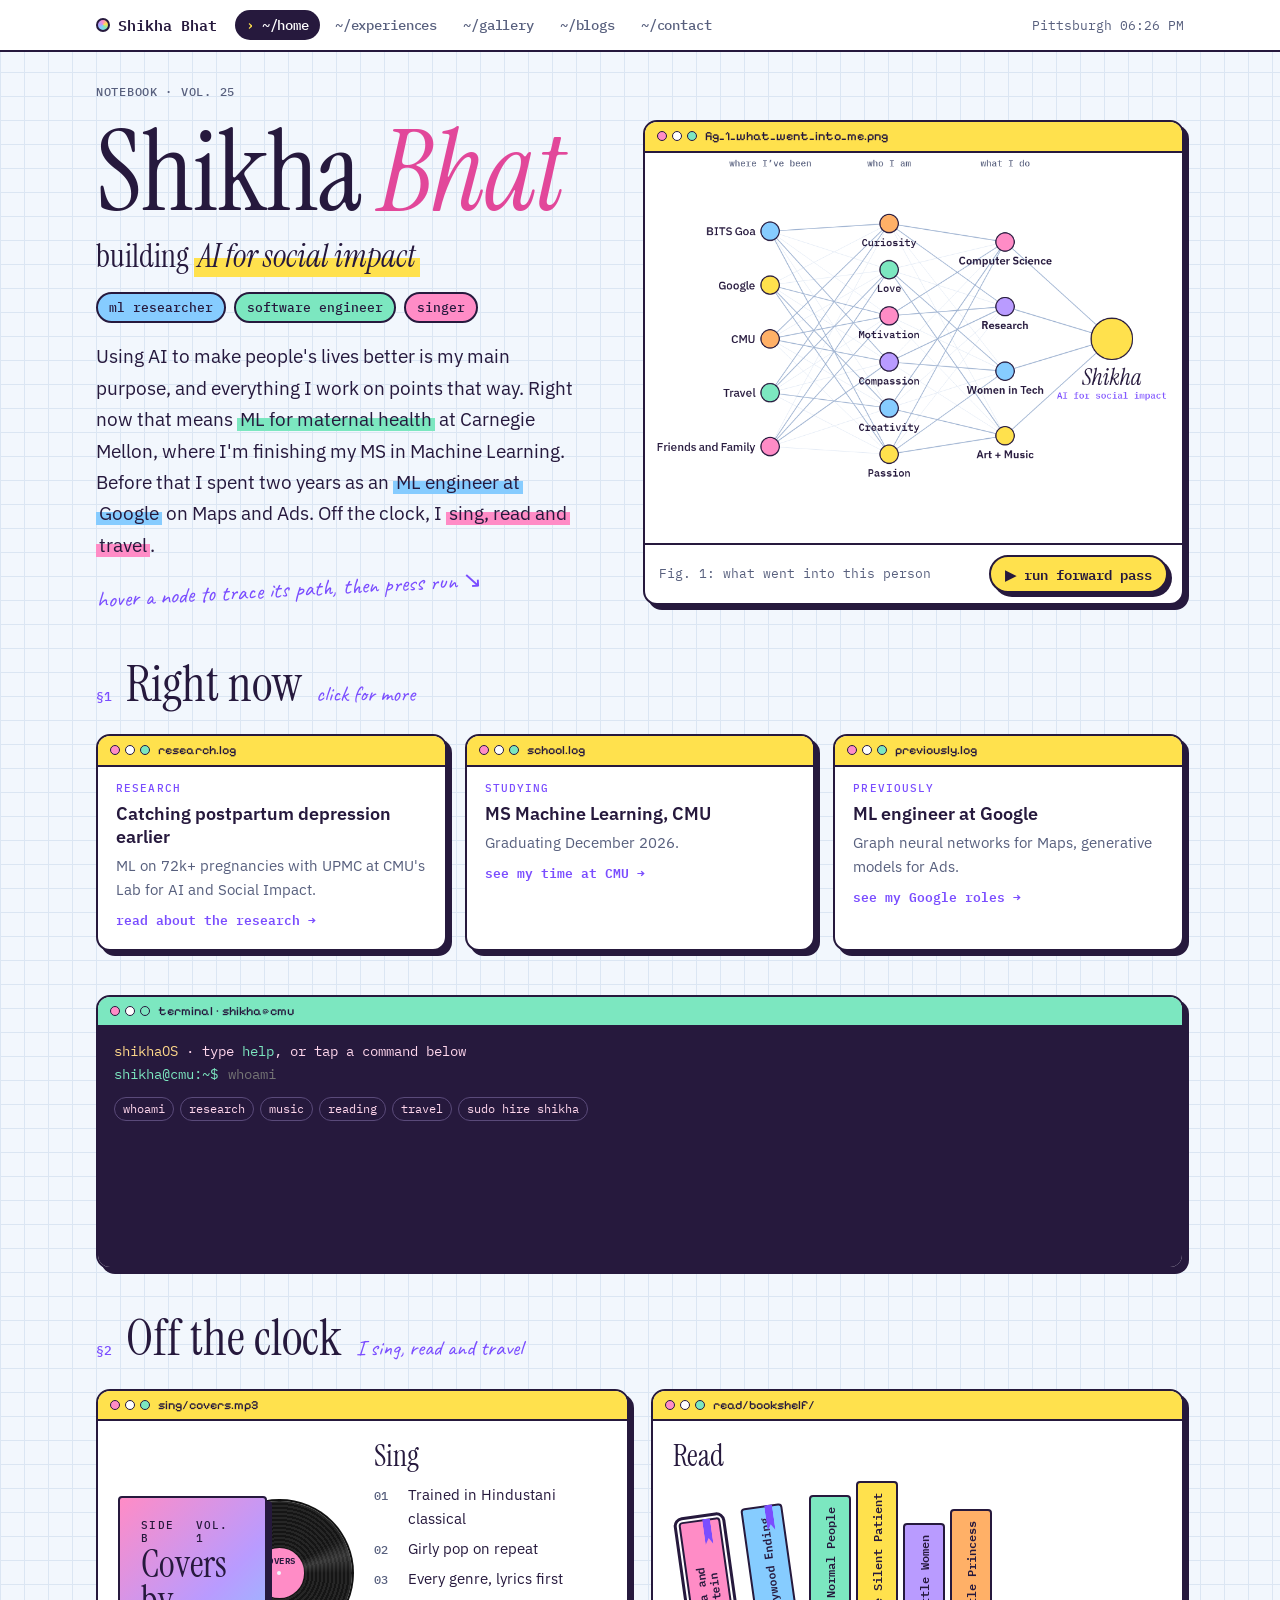
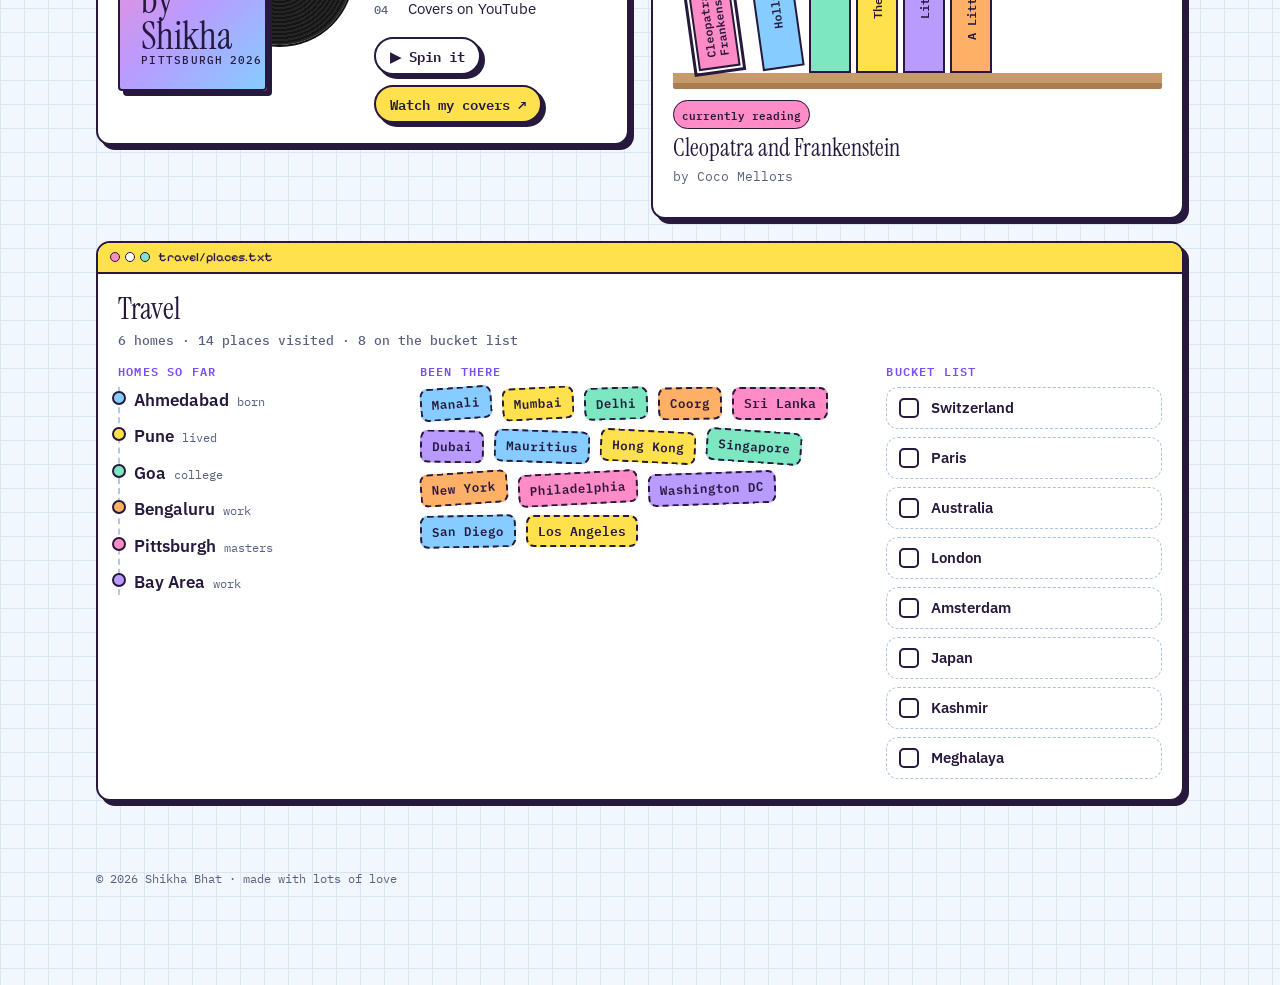
==== index.html @ b1d5dc9c "Cache-bust CSS, JS and favicon so updates show up right away" ====
<!doctype html>
<html lang="en">
<head>
  <meta charset="utf-8">
  <meta name="viewport" content="width=device-width, initial-scale=1, viewport-fit=cover">
  <title>Shikha Bhat</title>
  <meta name="description" content="ML researcher at Carnegie Mellon, ex-Google ML engineer, and singer.">
  <meta property="og:title" content="Shikha Bhat">
  <meta property="og:description" content="ML researcher at Carnegie Mellon, ex-Google ML engineer, and singer.">
  <meta property="og:type" content="website">
  <meta name="theme-color" content="#f2f7fd">
  <link rel="icon" href="assets/favicon.svg?v=2" type="image/svg+xml">
  <link rel="preconnect" href="https://fonts.googleapis.com">
  <link rel="preconnect" href="https://fonts.gstatic.com" crossorigin>
  <link rel="stylesheet" href="https://fonts.googleapis.com/css2?family=Instrument+Serif:ital@0;1&family=IBM+Plex+Sans:wght@400;500;600;700&family=IBM+Plex+Mono:wght@400;500;600&family=Caveat:wght@500;700&family=Pixelify+Sans:wght@500;600&display=swap">
  <link rel="stylesheet" href="assets/css/style.css?v=2">
</head>
<body>
<a class="skip" href="#main">Skip to content</a>
<div class="site" id="site" data-look="color">
  <header class="menubar">
    <div class="wrap">
      <a class="mb-logo" href="index.html"><i></i>Shikha Bhat</a>
      <nav class="mb-nav" aria-label="Site pages">
        <a href="index.html" aria-current="page">~/home</a>
        <a href="experiences.html">~/experiences</a>
        <a href="gallery.html">~/gallery</a>
        <a href="blogs.html">~/blogs</a>
        <a href="contact.html">~/contact</a>
      </nav>
      <span class="mb-clock" id="clock">Pittsburgh</span>
    </div>
  </header>

  <main class="wrap" id="main">

    <div class="meta"><span>Notebook · vol. 25</span></div>
    <section class="hero">
      <div>
        <h1 class="name">Shikha <em>Bhat</em></h1>
        <p class="mission">building <span>AI for social impact</span></p>
        <div class="hats"><span>ml researcher</span><span>software engineer</span><span>singer</span></div>
        <p class="bio">Using AI to make people's lives better is my main purpose, and everything I work on points that way. Right now that means <span class="hl g">ML for maternal health</span> at Carnegie Mellon, where I'm finishing my MS in Machine Learning. Before that I spent two years as an <span class="hl b">ML engineer at Google</span> on Maps and Ads. Off the clock, I <span class="hl p">sing, read and travel</span>.</p>
        <span class="scribble">hover a node to trace its path, then press run ↘</span>
      </div>
      <figure class="fig win" id="fig">
        <div class="win-bar"><span class="dots"><i></i><i></i><i></i></span>fig_1_what_went_into_me.png</div>
        <canvas id="net" width="880" height="640" aria-label="A small neural network: inputs are parts of Shikha's background, the output is Shikha"></canvas>
        <div class="tip" id="tip"></div>
        <figcaption><span>Fig. 1: what went into this person</span><button class="btn fill" id="run">▶ run forward pass</button></figcaption>
      </figure>
    </section>

    <section class="sec">
      <div class="h"><span class="num">§1</span><h2>Right now</h2><span class="note">click for more</span></div>
      <div class="now">
        <a class="win now-link" href="experiences.html#research"><div class="win-bar"><span class="dots"><i></i><i></i><i></i></span>research.log</div><div class="win-body"><span class="k">Research</span><h3>Catching postpartum depression earlier</h3><p>ML on 72k+ pregnancies with UPMC at CMU's Lab for AI and Social Impact.</p><span class="more">read about the research →</span></div></a>
        <a class="win now-link" href="experiences.html#cmu"><div class="win-bar"><span class="dots"><i></i><i></i><i></i></span>school.log</div><div class="win-body"><span class="k">Studying</span><h3>MS Machine Learning, CMU</h3><p>Graduating December 2026.</p><span class="more">see my time at CMU →</span></div></a>
        <a class="win now-link" href="experiences.html#google"><div class="win-bar"><span class="dots"><i></i><i></i><i></i></span>previously.log</div><div class="win-body"><span class="k">Previously</span><h3>ML engineer at Google</h3><p>Graph neural networks for Maps, generative models for Ads.</p><span class="more">see my Google roles →</span></div></a>
      </div>
    </section>

    <section class="sec" style="padding-top:0">
      <div class="win term">
        <div class="win-bar"><span class="dots"><i></i><i></i><i></i></span>terminal · shikha@cmu</div>
        <div class="term-body" id="term-body">
          <div class="term-out" id="term-out"><span class="c">shikhaOS</span> · type <span class="k">help</span>, or tap a command below
</div>
          <form class="term-form" id="term-form"><label for="term-in">shikha@cmu:~$</label><input id="term-in" autocomplete="off" spellcheck="false" placeholder="whoami"></form>
          <div class="term-hints"><button data-cmd="whoami">whoami</button><button data-cmd="research">research</button><button data-cmd="music">music</button><button data-cmd="reading">reading</button><button data-cmd="travel">travel</button><button data-cmd="sudo hire shikha">sudo hire shikha</button></div>
        </div>
      </div>
    </section>

    <section class="sec" style="padding-top:0">
      <div class="h"><span class="num">§2</span><h2>Off the clock</h2><span class="note">I sing, read and travel</span></div>
      <div class="off">
        <div class="win">
          <div class="win-bar"><span class="dots"><i></i><i></i><i></i></span>sing/covers.mp3</div>
          <div class="vinyl">
            <div class="v-stage">
              <div class="v-disc" id="disc" role="img" aria-label="A vinyl record you can drag to spin"><div class="v-shine"></div><div class="v-label"><span>COVERS</span></div></div>
              <div class="v-sleeve"><small><span>Side B</span><span>Vol. 1</span></small><b>Covers by Shikha</b><small><span>Pittsburgh</span><span>2026</span></small></div>
            </div>
            <div class="v-copy">
              <h3>Sing</h3>
              <ul class="v-list"><li><span>01</span>Trained in Hindustani classical</li><li><span>02</span>Girly pop on repeat</li><li><span>03</span>Every genre, lyrics first</li><li><span>04</span>Covers on YouTube</li></ul>
              <div class="v-row"><button class="btn" id="spin">▶ Spin it</button><a class="btn fill" href="https://www.youtube.com/channel/UCk3wDccuE9qDIIfIF9JwXhQ" target="_blank" rel="noopener">Watch my covers ↗</a></div>
            </div>
          </div>
        </div>
        <div class="win" id="tracks-card">
          <div class="win-bar"><span class="dots"><i></i><i></i><i></i></span>listen/on_repeat.m3u</div>
          <div class="shelf-box">
            <h3>On repeat</h3>
            <div class="crate" id="crate" aria-label="Songs on repeat"></div>
            <div class="book-info" id="track-info" aria-live="polite"></div>
            <div class="spotify" id="spotify-embed"></div>
          </div>
        </div>
        <div class="win">
          <div class="win-bar"><span class="dots"><i></i><i></i><i></i></span>read/bookshelf/</div>
          <div class="shelf-box">
            <h3>Read</h3>
            <div class="shelf" id="shelf" role="list" aria-label="Bookshelf"></div>
            <div class="book-info" id="book-info" aria-live="polite"></div>
          </div>
        </div>
        <div class="win travel-card">
          <div class="win-bar"><span class="dots"><i></i><i></i><i></i></span>travel/places.txt</div>
          <div class="bucket-box">
            <h3>Travel</h3>
            <p class="travel-count" id="travel-count"></p>
            <div class="travel-cols">
              <div><h4>homes so far</h4><ol class="homes" id="homes"></ol></div>
              <div><h4>been there</h4><div class="stamps" id="stamps"></div></div>
              <div><h4>bucket list</h4><ul class="bucket" id="bucket"></ul></div>
            </div>
          </div>
        </div>
      </div>
    </section>
  </main>

  <footer class="foot wrap">© 2026 Shikha Bhat · made with lots of love</footer>
</div>
<script src="assets/js/main.js?v=2"></script>
</body>
</html>
---- assets/css/style.css ----
/* Layout: one 5-page personal site (Home, Experiences, Gallery, Blogs, Contact) built on a lab-notebook page,
   with an OS-style menu bar, a terminal widget, a neural-net hero, a vinyl music card, a drag-and-drop scrapbook gallery
   and a friendship-bracelet contact page. Two looks share the same markup: data-look="clean" and data-look="color".
   Each look is a deliberate single (light) world, so every color is set explicitly per look. */
/* Shikha Bhat · personal site styles. Colors live in the variables right below. */
.site{
  --paper:#f7f8fa; --grid:#e7ebf1; --card:#ffffff; --ink:#17213a; --mute:#5b6478; --line:#d5dbe5;
  --accent:#2f54d6; --hl:#fff0a3; --pen:#c2416b; --win-bar:#eef1f6; --term:#141b2e; --term-fg:#d8e2ff; --term-k:#9fb4ff;
  --c1:#e9eef8; --c2:#f2efe7; --c3:#e8f1ed; --c4:#f4ecef; --c5:#ecebf7; --c6:#eef3f7;
  --shadow:0 1px 0 var(--line); --pop:none;
  --display:'Instrument Serif',Georgia,serif; --body:'IBM Plex Sans',system-ui,sans-serif; --mono:'IBM Plex Mono',ui-monospace,monospace; --hand:Caveat,'Comic Sans MS',cursive; --ui:'IBM Plex Mono',ui-monospace,monospace;
  --radius:10px; --bw:1px;
}
.site[data-look="color"]{
  --paper:#f2f7fd; --grid:#dbe6f3; --card:#ffffff; --ink:#26193d; --mute:#58607e; --line:#26193d;
  --accent:#e2479a; --hl:#ffe14d; --pen:#7a4dff; --win-bar:#ffe14d; --term:#26193d; --term-fg:#ffd6ec; --term-k:#7ce7c0;
  --c1:#ff8cc6; --c2:#ffe14d; --c3:#7ce7c0; --c4:#86ccff; --c5:#b99bff; --c6:#ffb067;
  --shadow:5px 5px 0 var(--ink); --pop:4px 4px 0 var(--ink);
  --ui:'Pixelify Sans','Courier New',monospace;
  --radius:14px; --bw:2px;
}
*{box-sizing:border-box}
html,body{margin:0}
body{background:#f2f7fd;color:#26193d;font-family:'IBM Plex Sans',system-ui,sans-serif;color-scheme:light}
body::before{content:"";position:fixed;inset:0 0 auto;height:env(safe-area-inset-top,0px);z-index:60;background:#ffffff}
a{color:inherit}
:focus-visible{outline:3px solid #2f54d6;outline-offset:2px}

.site{background-color:var(--paper);color:var(--ink);font-family:var(--body);font-size:16.5px;line-height:1.6;min-height:100vh;
  background-image:linear-gradient(var(--grid) 1px,transparent 1px),linear-gradient(90deg,var(--grid) 1px,transparent 1px);background-size:24px 24px;padding-bottom:90px}
.wrap{max-width:1120px;margin:0 auto;padding-left:max(16px,env(safe-area-inset-left,0px));padding-right:max(16px,env(safe-area-inset-right,0px))}

/* ---------- OS-style menu bar (site nav) ---------- */
.menubar{position:sticky;top:env(safe-area-inset-top,0px);z-index:40;background:var(--card);border-bottom:var(--bw) solid var(--line)}
.menubar .wrap{display:flex;align-items:center;gap:18px;padding-block:10px;flex-wrap:wrap}
.mb-logo{display:flex;align-items:center;gap:8px;font:600 15px/1 var(--mono);text-decoration:none;white-space:nowrap}
.mb-logo i{width:14px;height:14px;border-radius:50%;border:var(--bw) solid var(--ink);display:block;background:var(--accent)}
.site[data-look="color"] .mb-logo i{background:conic-gradient(#ff8cc6,#ffe14d,#7ce7c0,#86ccff,#b99bff,#ff8cc6)}
.mb-nav{display:flex;gap:4px;flex-wrap:wrap}
.mb-nav a{text-decoration:none;display:inline-block;background:transparent;border:0;color:var(--mute);font:500 14px/1 var(--mono);padding:8px 11px;border-radius:999px;letter-spacing:-.01em}
.mb-nav a[aria-current="page"]::before{content:"› ";color:var(--hl)}
.mb-nav a:hover{color:var(--ink);background:var(--win-bar)}
.mb-nav a[aria-current="page"]{background:var(--ink);color:#fff}
.mb-clock{margin-left:auto;font:400 13px/1 var(--mono);color:var(--mute);font-variant-numeric:tabular-nums;white-space:nowrap}

/* ---------- shared bits ---------- */
main{display:block;animation:pgin .35s ease-out}
@keyframes pgin{from{opacity:.4;transform:translateY(6px)}}
.meta{display:flex;justify-content:space-between;flex-wrap:wrap;gap:8px;font:500 12px/1 var(--mono);color:var(--mute);letter-spacing:.06em;text-transform:uppercase;padding-top:34px}
.sec{padding-block:44px}
.h{display:flex;align-items:baseline;gap:14px;flex-wrap:wrap;margin-bottom:22px}
.h .num{font:500 13px/1 var(--mono);color:var(--pen)}
.h h2{font-family:var(--display);font-weight:400;font-size:clamp(34px,4.5vw,50px);margin:0;line-height:1}
.h .note{font-family:var(--hand);color:var(--pen);font-size:22px}
.site[data-look="clean"] .h .note{display:none}
.hl{padding:0 3px;background:linear-gradient(transparent 50%,var(--hl) 50%);-webkit-box-decoration-break:clone;box-decoration-break:clone}
.site[data-look="color"] .hl.p{background:linear-gradient(transparent 45%,var(--c1) 45%)}
.site[data-look="color"] .hl.g{background:linear-gradient(transparent 45%,var(--c3) 45%)}
.site[data-look="color"] .hl.b{background:linear-gradient(transparent 45%,var(--c4) 45%)}
.btn{appearance:none;cursor:pointer;border:var(--bw) solid var(--ink);background:var(--card);color:var(--ink);font:600 14px/1 var(--mono);padding:10px 14px;border-radius:999px;text-decoration:none;display:inline-flex;align-items:center;gap:8px;box-shadow:var(--pop)}
.btn.fill{background:var(--ink);color:#fff}
.site[data-look="color"] .btn.fill{background:var(--hl);color:var(--ink)}
.btn:active{transform:translate(1px,1px)}

/* window chrome (from ShikhaOS) */
.win{background:var(--card);border:var(--bw) solid var(--line);border-radius:var(--radius);box-shadow:var(--shadow);overflow:hidden;min-width:0}
.win-bar{display:flex;align-items:center;gap:8px;padding:8px 12px;background:var(--win-bar);border-bottom:var(--bw) solid var(--line);font:500 12.5px/1 var(--ui);color:var(--ink)}
.win-bar .dots{display:flex;gap:5px}
.win-bar .dots i{width:10px;height:10px;border-radius:50%;display:block;background:var(--line)}
.site[data-look="color"] .win-bar .dots i{border:1.5px solid var(--ink)}
.site[data-look="color"] .win-bar .dots i:nth-child(1){background:#ff8cc6}.site[data-look="color"] .win-bar .dots i:nth-child(2){background:#fff}.site[data-look="color"] .win-bar .dots i:nth-child(3){background:#7ce7c0}
.win-body{padding:16px 18px}
.win-body h3{margin:0 0 6px;font-size:18px;font-weight:600;line-height:1.3}
.win-body p{margin:0;color:var(--mute);font-size:15px}

/* ---------- HOME ---------- */
.hero{display:grid;grid-template-columns:1fr 1.05fr;gap:32px;align-items:center;padding-block:22px 10px}
.hero > *{min-width:0}
.name{font-family:var(--display);font-weight:400;font-size:clamp(58px,9vw,112px);line-height:.92;margin:0;letter-spacing:-.01em}
.name em{color:var(--accent)}
.hats{display:flex;gap:8px;flex-wrap:wrap;margin:18px 0 0}
.hats span{font:500 13px/1 var(--mono);padding:7px 11px;border:var(--bw) solid var(--line);border-radius:999px;background:var(--card)}
.site[data-look="color"] .hats span:nth-child(1){background:var(--c4)} .site[data-look="color"] .hats span:nth-child(2){background:var(--c3)} .site[data-look="color"] .hats span:nth-child(3){background:var(--c1)}
.bio{font-size:19px;max-width:44ch;margin:18px 0 0;line-height:1.65}
.scribble{font-family:var(--hand);color:var(--pen);font-size:23px;line-height:1.1;transform:rotate(-3deg);display:inline-block;margin-top:16px}
.site[data-look="clean"] .scribble{font:400 13px/1.4 var(--mono);color:var(--mute);transform:none}
.fig{position:relative;margin:0}
.fig canvas{width:100%;height:auto;aspect-ratio:880/640;display:block;max-width:100%;cursor:crosshair}
.fig figcaption{font:400 13px/1.4 var(--mono);color:var(--mute);padding:10px 14px;border-top:var(--bw) solid var(--line);display:flex;justify-content:space-between;gap:10px;flex-wrap:wrap;align-items:center}
.tip{position:absolute;pointer-events:none;background:var(--ink);color:#fff;font:400 13px/1.4 var(--body);padding:8px 10px;border-radius:6px;max-width:230px;opacity:0;transition:opacity .15s;z-index:2}
.tip.on{opacity:1}
.now{display:grid;grid-template-columns:repeat(3,minmax(0,1fr));gap:18px}
.now .win-body .k{font:500 11px/1 var(--mono);letter-spacing:.1em;text-transform:uppercase;color:var(--pen);display:block;margin-bottom:8px}
.home-split{display:grid;grid-template-columns:1fr 1.25fr;gap:24px;align-items:stretch}
.home-split > *{min-width:0}
/* terminal */
.term .win-bar{background:var(--term);color:var(--term-fg);border-color:var(--term)}
.site[data-look="color"] .term .win-bar{background:var(--c3);color:var(--ink);border-color:var(--ink)}
.term-body{background:var(--term);color:var(--term-fg);font:400 13.5px/1.6 var(--mono);padding:14px 16px;height:300px;overflow:auto}
.term-out{white-space:pre-wrap;word-break:break-word}
.term-out .k{color:var(--term-k)} .term-out .c{color:#ffd88a} .term-out a{color:var(--term-k)}
.term-form{display:flex;gap:8px;align-items:center}
.term-form label{color:var(--term-k);white-space:nowrap}
.term-form input{flex:1;min-width:0;background:transparent;border:0;color:#fff;font:inherit;outline:none;caret-color:#ffd88a}
.term-hints{display:flex;gap:6px;flex-wrap:wrap;margin-top:10px}
.term-hints button{appearance:none;cursor:pointer;border:1px solid #3a4566;background:transparent;color:var(--term-fg);font:400 12px/1 var(--mono);padding:5px 8px;border-radius:999px}
.site[data-look="color"] .term-hints button{border-color:#5a4a7a}
/* vinyl */
.vinyl{display:grid;grid-template-columns:minmax(0,1.15fr) minmax(0,1fr);gap:22px;align-items:center;padding:22px}
.v-stage{position:relative;aspect-ratio:1.35/1;max-width:100%}
.v-sleeve{position:absolute;left:0;top:0;width:64%;aspect-ratio:1;z-index:2;padding:9%;display:flex;flex-direction:column;justify-content:space-between;background:var(--ink);color:#fff;box-shadow:6px 6px 0 rgba(0,0,0,.12);border-radius:4px}
.site[data-look="color"] .v-sleeve{background:linear-gradient(135deg,#ff8cc6,#b99bff 55%,#86ccff);color:var(--ink);border:2px solid var(--ink);box-shadow:5px 5px 0 var(--ink)}
.v-sleeve b{font-family:var(--display);font-weight:400;font-size:clamp(26px,3vw,38px);line-height:.95}
.v-sleeve small{font:500 10.5px/1.3 var(--mono);letter-spacing:.12em;text-transform:uppercase;display:flex;justify-content:space-between;gap:6px}
.v-disc{position:absolute;right:0;top:3%;width:62%;aspect-ratio:1;border-radius:50%;z-index:1;cursor:grab;touch-action:none;
  background:repeating-radial-gradient(circle at center,#151515 0 2px,#262626 2px 4px);box-shadow:0 0 0 2px #111;transition:right .5s}
.v-disc:active{cursor:grabbing}
.v-disc.out{right:-4%}
.v-label{position:absolute;inset:33%;border-radius:50%;background:var(--hl);display:grid;place-items:center;font:600 9px/1.2 var(--mono);color:var(--ink);text-align:center}
.site[data-look="color"] .v-label{background:var(--c1)}
.v-label::after{content:"";position:absolute;width:9%;aspect-ratio:1;border-radius:50%;background:var(--paper)}
.v-label span{transform:translateY(-120%);letter-spacing:.06em}
.v-shine{position:absolute;inset:0;border-radius:50%;background:conic-gradient(from 20deg,transparent 0 40deg,rgba(255,255,255,.13) 55deg,transparent 70deg 220deg,rgba(255,255,255,.08) 235deg,transparent 250deg);pointer-events:none}
.v-copy h3{font-family:var(--display);font-weight:400;font-size:32px;line-height:1.05;margin:0 0 10px}
.v-copy p{margin:0 0 14px;color:var(--mute);font-size:15.5px}
.v-list{list-style:none;margin:0 0 16px;padding:0;display:grid;gap:6px}
.v-list li{display:flex;gap:10px;align-items:baseline;font-size:15px}
.v-list li span{font:500 12px/1 var(--mono);color:var(--mute);width:24px;flex:none}
.v-row{display:flex;gap:10px;flex-wrap:wrap}

/* ---------- EXPERIENCES ---------- */
.research{display:grid;grid-template-columns:1.1fr 1fr;gap:28px}
.research > *{min-width:0}
.research p{margin:0 0 14px;max-width:62ch}
.tl{padding:14px;overflow-x:auto}
.tl svg{display:block;width:100%;min-width:420px;height:auto}
.tl .cap{font:400 12.5px/1.4 var(--mono);color:var(--mute);margin-top:8px}
.log{display:grid}
.log-row{display:grid;grid-template-columns:150px 1fr;gap:18px;padding:16px 18px;border-bottom:1px dashed var(--line)}
.site[data-look="color"] .log-row{border-bottom-color:#c9d6ea}
.log-row:last-child{border-bottom:0}
.log-row .d{font:500 13px/1.5 var(--mono);color:var(--mute);font-variant-numeric:tabular-nums}
.log-row h3{margin:0;font-size:17px;font-weight:600}
.log-row p{margin:4px 0 0;color:var(--mute);font-size:15px}
.log-row .tag{display:inline-block;font:500 11px/1 var(--mono);padding:4px 7px;border-radius:999px;margin-left:8px;vertical-align:2px;border:1px solid var(--line);color:var(--mute)}
.site[data-look="color"] .log-row .tag{border:1.5px solid var(--ink);color:var(--ink)}
.site[data-look="color"] .tag.r{background:var(--c4)} .site[data-look="color"] .tag.e{background:var(--c6)} .site[data-look="color"] .tag.s{background:var(--c3)}
.filters{display:flex;gap:8px;flex-wrap:wrap;margin-bottom:18px}
.chip{appearance:none;cursor:pointer;border:var(--bw) solid var(--line);background:var(--card);color:var(--ink);font:500 13px/1 var(--mono);padding:8px 12px;border-radius:999px}
.site[data-look="color"] .chip{border-color:var(--ink)}
.chip[aria-pressed="true"]{background:var(--ink);color:#fff;border-color:var(--ink)}
.cards{display:grid;grid-template-columns:repeat(3,minmax(0,1fr));gap:18px}
.card{background:var(--card);border:var(--bw) solid var(--line);border-radius:var(--radius);padding:16px;text-decoration:none;display:flex;flex-direction:column;gap:6px;transition:transform .15s,box-shadow .15s}
.card:hover{transform:translateY(-3px);box-shadow:0 8px 20px rgba(23,33,58,.08)}
.site[data-look="color"] .card{border-color:var(--ink);box-shadow:var(--pop)}
.site[data-look="color"] .card:hover{transform:translate(-2px,-2px) rotate(-.6deg);box-shadow:6px 6px 0 var(--ink)}
.site[data-look="color"] .card:nth-child(6n+1){background:#ffe3f1}.site[data-look="color"] .card:nth-child(6n+2){background:#fff7c2}.site[data-look="color"] .card:nth-child(6n+3){background:#d9f8ec}.site[data-look="color"] .card:nth-child(6n+4){background:#ddefff}.site[data-look="color"] .card:nth-child(6n+5){background:#ece3ff}.site[data-look="color"] .card:nth-child(6n){background:#ffe8d2}
.card .id{font:500 12px/1 var(--mono);color:var(--mute);display:flex;justify-content:space-between}
.card h3{margin:4px 0 0;font-size:17px;font-weight:600;line-height:1.3}
.card p{margin:0;font-size:14.5px;color:var(--mute)}
.card[hidden]{display:none}
.refs{list-style:none;padding:0;margin:0;display:grid;gap:12px;counter-reset:r}
.refs li{counter-increment:r;padding-left:42px;position:relative;max-width:82ch}
.refs li::before{content:"[" counter(r) "]";position:absolute;left:0;font:500 14px/1.6 var(--mono);color:var(--accent)}
.refs i{color:var(--mute)}
.community{display:grid;grid-template-columns:repeat(3,minmax(0,1fr));gap:18px}
.awards{display:flex;flex-wrap:wrap;gap:8px;margin-top:18px}
.awards span{font:500 13.5px/1.3 var(--body);padding:7px 11px;border:var(--bw) solid var(--line);border-radius:999px;background:var(--card)}
.site[data-look="color"] .awards span{border-color:var(--ink)}
.site[data-look="color"] .awards span:nth-child(6n+1){background:var(--c2)}.site[data-look="color"] .awards span:nth-child(6n+2){background:var(--c1)}.site[data-look="color"] .awards span:nth-child(6n+3){background:var(--c4)}.site[data-look="color"] .awards span:nth-child(6n+4){background:var(--c3)}.site[data-look="color"] .awards span:nth-child(6n+5){background:var(--c6)}.site[data-look="color"] .awards span:nth-child(6n){background:var(--c5)}

/* ---------- GALLERY (scrapbook) ---------- */
.gal-tools{display:flex;gap:10px;flex-wrap:wrap;align-items:center;margin-bottom:14px}
.gal-tools small{font:400 13px/1.4 var(--mono);color:var(--mute)}
.board{position:relative;height:700px;border:var(--bw) dashed var(--line);border-radius:var(--radius);background:rgba(255,255,255,.5)}
.site[data-look="color"] .board{border-color:#a9c3e3;background:rgba(255,255,255,.45)}
.it{position:absolute;cursor:grab;touch-action:none;user-select:none;transition:box-shadow .15s,left .5s,top .5s,transform .5s}
.it.drag{transition:box-shadow .15s;box-shadow:0 18px 30px rgba(23,33,58,.22);cursor:grabbing}
.pol{background:#fff;padding:10px 10px 12px;width:190px;box-shadow:0 4px 12px rgba(23,33,58,.12)}
.pol .ph{aspect-ratio:1;display:grid;place-items:center;text-align:center;font:600 12.5px/1.3 var(--body);padding:12px;color:var(--ink)}
.pol .ph small{display:block;font:500 10px/1 var(--mono);letter-spacing:.12em;text-transform:uppercase;opacity:.65;margin-bottom:6px}
.pol .cap{font-family:var(--hand);font-size:20px;text-align:center;margin-top:6px;line-height:1.1}
.site[data-look="clean"] .pol .cap{font:400 12.5px/1.3 var(--mono);color:var(--mute)}
.tape{position:absolute;width:76px;height:22px;background:rgba(255,240,163,.85);top:-11px;left:50%;transform:translateX(-50%) rotate(-4deg)}
.site[data-look="clean"] .tape{background:rgba(214,220,232,.75)}
.stk{font:700 14px/1 var(--mono);padding:10px 14px;border-radius:999px;border:var(--bw) solid var(--ink);background:var(--card)}
.site[data-look="color"] .stk{box-shadow:3px 3px 0 var(--ink)}
.pass{background:#fff;width:380px;display:grid;grid-template-columns:1fr 92px;box-shadow:0 4px 12px rgba(23,33,58,.12);border-radius:10px;overflow:hidden}
.pass .m{padding:12px 14px;border-right:2px dashed var(--line);min-width:0}
.pass .air{font:600 10px/1 var(--mono);letter-spacing:.14em;text-transform:uppercase;color:var(--pen)}
.pass .route{display:flex;align-items:center;gap:8px;font-family:var(--display);font-size:30px;line-height:1;margin:8px 0 6px}
.pass .route small{font:500 9.5px/1.2 var(--mono);display:block;color:var(--mute)}
.pass .s{padding:12px;background:var(--c1);font:600 11px/1.5 var(--mono)}
.site[data-look="color"] .pass .s{background:var(--c4)}
.pass dl{display:grid;grid-template-columns:repeat(3,auto);gap:2px 12px;margin:0;font-size:11px}
.pass dt{font:600 9px/1.4 var(--mono);letter-spacing:.08em;text-transform:uppercase;color:var(--mute)}
.pass dd{margin:0;font-weight:600}

/* ---------- BLOGS ---------- */
.notes{display:grid}
.notes a{display:grid;grid-template-columns:90px 1fr auto;gap:16px;padding:18px;border-bottom:1px dashed var(--line);text-decoration:none;align-items:baseline}
.site[data-look="color"] .notes a{border-bottom-color:#c9d6ea}
.notes a:last-child{border-bottom:0}
.notes a:hover h3{text-decoration:underline;text-decoration-thickness:6px;text-decoration-color:var(--hl);text-underline-offset:-1px}
.notes h3{margin:0;font-size:18px;font-weight:600}
.notes p{margin:3px 0 0;color:var(--mute);font-size:15px}
.notes .d{font:500 12px/1.5 var(--mono);color:var(--mute)}
.notes .t{font:500 11.5px/1 var(--mono);padding:5px 9px;border-radius:999px;border:1px solid var(--line);color:var(--mute);white-space:nowrap}
.site[data-look="color"] .notes .t{border:1.5px solid var(--ink);color:var(--ink)}

/* ---------- CONTACT (bracelet) ---------- */
.contact{display:grid;grid-template-columns:1.25fr 1fr;gap:24px;align-items:start}
.contact > *{min-width:0}
.bracelet{padding:22px}
.beads{display:flex;flex-wrap:wrap;gap:4px;align-items:center;justify-content:center;min-height:120px;padding:20px 8px;position:relative}
.bead{width:42px;height:42px;border-radius:50%;display:grid;place-items:center;font:700 17px/1 var(--body);position:relative;z-index:1;
  box-shadow:inset -4px -5px 0 rgba(0,0,0,.12),inset 3px 3px 0 rgba(255,255,255,.45);animation:bead .35s ease-out backwards}
.bead.sp{width:16px;height:16px}
@keyframes bead{from{transform:scale(.2)}}
.b-ctrl{display:flex;gap:8px;flex-wrap:wrap;justify-content:center;align-items:center}
.b-ctrl input{font:600 17px/1 var(--body);padding:11px 16px;border:var(--bw) solid var(--ink);border-radius:999px;width:min(280px,100%);text-transform:uppercase;color:var(--ink);background:var(--card)}
.b-ctrl .chip{font-size:12.5px}
.links{display:grid;gap:10px}
.links a{display:flex;justify-content:space-between;align-items:center;gap:12px;padding:14px 16px;text-decoration:none;font-weight:600}
.links a span:last-child{font:400 13px/1 var(--mono);color:var(--mute)}
.links a:hover{transform:translateX(3px)}
.site[data-look="color"] .links a:nth-child(5n+1){background:#ffe3f1}.site[data-look="color"] .links a:nth-child(5n+2){background:#ddefff}.site[data-look="color"] .links a:nth-child(5n+3){background:#d9f8ec}.site[data-look="color"] .links a:nth-child(5n+4){background:#fff7c2}.site[data-look="color"] .links a:nth-child(5n){background:#ece3ff}

.foot{padding-block:28px 10px;font:400 12px/1 var(--mono);color:var(--mute)}

/* ---------- experiences grouped by company ---------- */
.orgs{display:grid;grid-template-columns:repeat(2,minmax(0,1fr));gap:22px}
.org.wide{grid-column:1/-1}
.org-body{padding:20px 22px 22px}
.org-head{display:flex;gap:14px;align-items:center;margin-bottom:18px}
.org-logo{width:50px;height:50px;flex:none;border-radius:14px;border:2px solid var(--ink);display:grid;place-items:center;font:400 30px/1 var(--display);box-shadow:3px 3px 0 var(--ink)}
.org-head h3{margin:0;font-family:var(--display);font-weight:400;font-size:32px;line-height:1}
.org-head p{margin:4px 0 0;font:400 13px/1.3 var(--mono);color:var(--mute)}
.roles{list-style:none;margin:0 0 0 8px;padding:0 0 0 22px;border-left:2px dashed #b5c8e2;display:grid;gap:18px}
.roles li{position:relative;display:grid;gap:4px;align-content:start}
.roles li::before{content:"";position:absolute;left:-31px;top:3px;width:14px;height:14px;border-radius:50%;background:var(--hl);border:2px solid var(--ink)}
.roles .d{font:500 12.5px/1.4 var(--mono);color:var(--pen)}
.roles b{font-size:16.5px}
.roles p{margin:4px 0 0;color:var(--mute);font-size:15px}
.mini{display:inline-block;font:600 11px/1 var(--mono);padding:3px 7px;border-radius:999px;border:1.5px solid var(--ink);background:var(--c4);color:var(--ink);margin-right:6px;vertical-align:1px}
.roles p:nth-of-type(2) .mini{background:var(--c2)}
.org.wide .roles{grid-template-columns:repeat(3,minmax(0,1fr));border-left:0;border-top:2px dashed #b5c8e2;margin:10px 0 0;padding:22px 0 0;gap:24px}
.org.wide .roles li::before{left:0;top:-31px}

/* ---------- blogs as cards ---------- */
.posts{display:grid;grid-template-columns:repeat(3,minmax(0,1fr));gap:24px}
.post{display:flex;flex-direction:column;background:var(--card);border:2px solid var(--ink);border-radius:16px;overflow:hidden;text-decoration:none;box-shadow:4px 4px 0 var(--ink);transition:transform .15s,box-shadow .15s}
.post:hover{transform:translate(-3px,-3px) rotate(-.6deg);box-shadow:8px 8px 0 var(--ink)}
.post[hidden]{display:none}
.post .cover{aspect-ratio:16/10;position:relative;border-bottom:2px solid var(--ink);display:flex;align-items:flex-end;padding:16px 18px;overflow:hidden;max-width:100%}
.post .kicker{font-family:var(--display);font-style:italic;font-size:clamp(34px,3.6vw,48px);line-height:.95;color:var(--ink);position:relative}
.post .sticker{position:absolute;top:14px;left:14px;font:600 11.5px/1 var(--mono);background:#fff;border:1.5px solid var(--ink);border-radius:999px;padding:6px 10px;transform:rotate(-3deg)}
.pat0{background-image:radial-gradient(rgba(38,25,61,.18) 2px,transparent 2.5px);background-size:16px 16px}
.pat1{background-image:repeating-linear-gradient(45deg,rgba(255,255,255,.45) 0 10px,transparent 10px 22px)}
.pat2{background-image:linear-gradient(rgba(38,25,61,.12) 1.5px,transparent 1.5px),linear-gradient(90deg,rgba(38,25,61,.12) 1.5px,transparent 1.5px);background-size:22px 22px}
.pat3{background-image:repeating-radial-gradient(circle at 85% 20%,rgba(255,255,255,.5) 0 8px,transparent 8px 20px)}
.post .pbody{padding:16px 18px 18px;display:flex;flex-direction:column;gap:6px;flex:1}
.post h3{margin:0;font-family:var(--display);font-weight:400;font-size:26px;line-height:1.1}
.post p{margin:0;color:var(--mute);font-size:15px}
.post .read{margin-top:auto;padding-top:8px;font:600 12.5px/1 var(--mono);color:var(--pen)}
.post.feat{grid-column:span 2;flex-direction:row}
.post.feat .cover{aspect-ratio:auto;flex:1.1;border-bottom:0;border-right:2px solid var(--ink);min-height:300px}
.post.feat .kicker{font-size:clamp(52px,6vw,84px)}
.post.feat .pbody{flex:1;justify-content:center;padding:26px}
.post.feat h3{font-size:36px}
@media (max-width:900px){.posts{grid-template-columns:1fr 1fr}.orgs{grid-template-columns:1fr}.org.wide .roles{grid-template-columns:1fr;border-top:0;border-left:2px dashed #b5c8e2;padding:0 0 0 22px;margin-left:8px}.org.wide .roles li::before{left:-31px;top:3px}}
@media (max-width:560px){.posts{grid-template-columns:1fr}.post.feat{grid-column:auto;flex-direction:column}.post.feat .cover{border-right:0;border-bottom:2px solid var(--ink);min-height:200px}}

@media (max-width:900px){
  .hero,.home-split,.research,.contact,.vinyl{grid-template-columns:1fr}
  .now,.cards,.community{grid-template-columns:1fr 1fr}
  .board{height:auto;display:flex;flex-wrap:wrap;gap:22px;justify-content:center;padding:24px 10px}
  .it{position:relative !important;left:auto !important;top:auto !important;cursor:default}
  .pass{width:100%;max-width:380px}
}
@media (max-width:560px){
  .now,.cards,.community{grid-template-columns:1fr}
  .log-row{grid-template-columns:1fr;gap:2px}
  .notes a{grid-template-columns:1fr;gap:4px}
  .mb-clock{display:none}
  .bead{width:32px;height:32px;font-size:14px}
}
@media (prefers-reduced-motion:reduce){*{transition:none !important;animation:none !important}}

.pol img{width:100%;aspect-ratio:1;object-fit:cover;display:block;pointer-events:none}
.skip{position:absolute;left:-9999px}.skip:focus{left:16px;top:10px;z-index:100;background:#fff;padding:8px 12px;border:2px solid #26193d;border-radius:8px}

/* ---------- blog post pages ---------- */
.meta .back{color:var(--ink);text-decoration:none;font-weight:600}
.meta .back:hover{color:var(--pen)}
.post-hero{margin-top:22px;min-height:240px;border:2px solid var(--ink);border-radius:18px;box-shadow:6px 6px 0 var(--ink);display:flex;align-items:flex-end;padding:26px 30px;position:relative;overflow:hidden}
.post-hero .kicker{font-family:var(--display);font-style:italic;font-size:clamp(56px,10vw,120px);line-height:.9;color:var(--ink)}
.post-hero .sticker{position:absolute;top:18px;left:18px;font:600 12px/1 var(--mono);background:#fff;border:1.5px solid var(--ink);border-radius:999px;padding:7px 11px;transform:rotate(-3deg)}
.post-layout{display:grid;grid-template-columns:minmax(0,1fr) 250px;gap:26px;margin-top:28px;align-items:start}
.article-body{padding:34px clamp(20px,5vw,52px) 44px;font-size:18px;line-height:1.75;max-width:760px}
.article-body h1{font-family:var(--display);font-weight:400;font-size:clamp(38px,5vw,56px);line-height:1.02;margin:0 0 8px;text-wrap:balance}
.article-body .byline{font:400 13px/1.4 var(--mono);color:var(--mute);margin:0 0 28px}
.article-body .lead{font-size:21px;line-height:1.6}
.article-body h2{font-family:var(--display);font-weight:400;font-size:32px;line-height:1.1;margin:44px 0 12px;display:flex;align-items:center;gap:12px;scroll-margin-top:90px}
.article-body h2 .n{font:600 15px/1 var(--mono);width:32px;height:32px;flex:none;border-radius:50%;border:2px solid var(--ink);display:grid;place-items:center;background:var(--hl)}
.article-body h3{font-size:18.5px;font-weight:700;margin:26px 0 6px}
.article-body p{margin:0 0 16px}
.article-body ul,.article-body ol{margin:0 0 18px;padding-left:24px}
.article-body li{margin-bottom:8px}
.article-body li::marker{color:var(--pen)}
.article-body a{text-decoration-color:var(--c1);text-decoration-thickness:3px;text-underline-offset:3px}
.article-body a:hover{background:var(--c2)}
.article-body blockquote{margin:28px 0;padding:18px 22px;border:2px solid var(--ink);border-radius:14px;background:#fff7c2;font-family:var(--display);font-size:24px;line-height:1.35;box-shadow:4px 4px 0 var(--ink)}
.toc{position:sticky;top:84px}
.toc-list{display:grid;padding:10px}
.toc-list a{font:500 13.5px/1.35 var(--mono);text-decoration:none;color:var(--mute);padding:8px 10px;border-radius:8px}
.toc-list a:hover,.toc-list a.on{background:var(--c4);color:var(--ink)}
.post-nav{display:grid;grid-template-columns:1fr 1fr;gap:18px;margin:34px 0 10px}
.pn{display:flex;flex-direction:column;gap:6px;padding:18px 20px;border:2px solid var(--ink);border-radius:14px;background:var(--card);text-decoration:none;box-shadow:4px 4px 0 var(--ink);transition:transform .15s}
.pn:hover{transform:translate(-2px,-2px)}
.pn small{font:500 12px/1 var(--mono);color:var(--pen)}
.pn b{font-family:var(--display);font-weight:400;font-size:24px;line-height:1.15}
.pn.next{text-align:right;grid-column:2}
@media (max-width:900px){.post-layout{grid-template-columns:1fr}.toc{display:none}}
@media (max-width:560px){.post-nav{grid-template-columns:1fr}.pn.next{grid-column:auto}.post-hero{min-height:180px;padding:20px}.article-body{font-size:17px}}

/* ---------- home: mission line, clickable "right now", off the clock ---------- */
.mission{font-family:var(--display);font-size:clamp(24px,2.6vw,32px);line-height:1.15;margin:14px 0 0}
.mission span{font-style:italic;background:linear-gradient(transparent 55%,var(--hl) 55%);padding:0 4px}
.now-link{text-decoration:none;display:block;transition:transform .15s,box-shadow .15s}
.now-link:hover{transform:translate(-3px,-3px);box-shadow:8px 8px 0 var(--ink)}
.now-link .more{display:inline-block;margin-top:12px;font:600 12.5px/1 var(--mono);color:var(--pen)}
.now-link:hover .more{text-decoration:underline}
.term .term-body{height:240px}
.off{display:grid;grid-template-columns:repeat(3,minmax(0,1fr));gap:22px;align-items:start}
.off .vinyl{grid-template-columns:1fr;padding:20px}
.off .v-stage{max-width:320px;margin:0 auto;width:100%}
.off h3,.shelf-box h3,.bucket-box h3{font-family:var(--display);font-weight:400;font-size:30px;line-height:1;margin:0 0 12px}
.shelf-box,.bucket-box{padding:20px}
.shelf{display:flex;align-items:flex-end;gap:5px;padding:0 10px;height:200px;border-bottom:10px solid #c79a6b;border-radius:2px;box-shadow:0 6px 0 #a87d52}
.spine{appearance:none;cursor:pointer;width:42px;border:2px solid var(--ink);border-radius:4px 4px 0 0;padding:10px 0;display:flex;justify-content:center;transition:transform .2s;position:relative}
.spine span{writing-mode:vertical-rl;transform:rotate(180deg);font:600 11.5px/1.1 var(--mono);color:var(--ink);overflow:hidden;max-height:100%;text-align:left}
.spine:hover{transform:translateY(-8px)}
.spine.reading{transform:rotate(-8deg) translateY(-4px);margin:0 10px 0 6px}
.spine.reading::after{content:"";position:absolute;top:-2px;right:8px;width:8px;height:26px;background:var(--pen);clip-path:polygon(0 0,100% 0,100% 100%,50% 75%,0 100%)}
.spine[aria-pressed="true"]{outline:3px solid var(--ink);outline-offset:2px}
.book-info{margin-top:18px;min-height:96px}
.book-info b{display:block;font-family:var(--display);font-weight:400;font-size:24px;line-height:1.1;margin-top:8px}
.book-info .by{font:400 13px/1.4 var(--mono);color:var(--mute)}
.book-info p{margin:8px 0 0;color:var(--mute);font-size:15px}
.st{font:600 11px/1 var(--mono);padding:4px 8px;border-radius:999px;border:1.5px solid var(--ink)}
.st-reading{background:var(--c1)}.st-read{background:var(--c3)}.st-next{background:var(--c2)}
.bucket-meter{display:flex;align-items:center;gap:10px;font:500 12.5px/1 var(--mono);color:var(--mute);margin-bottom:14px}
.bucket-meter .bar{flex:1;height:10px;border:1.5px solid var(--ink);border-radius:999px;overflow:hidden;background:#fff}
.bucket-meter .bar i{display:block;height:100%;background:linear-gradient(90deg,var(--c3),var(--c4));transition:width .6s}
.bucket{list-style:none;margin:0;padding:0;display:grid;gap:8px}
.bucket li{display:grid;grid-template-columns:22px 1fr auto;gap:10px;align-items:center;padding:10px 12px;border:1.5px dashed #a9c3e3;border-radius:12px;background:#fff}
.bucket li.done{border-style:solid;border-color:var(--ink);background:#eefbf5}
.bucket .box{width:20px;height:20px;border:2px solid var(--ink);border-radius:5px;display:grid;place-items:center;font:700 12px/1 var(--mono);background:#fff}
.bucket li.done .box{background:var(--c3)}
.bucket b{font-weight:600;font-size:15px;display:block;line-height:1.3}
.bucket small{display:block;font:400 12px/1.3 var(--mono);color:var(--mute)}
.bucket .stamp{font:700 11px/1 var(--mono);color:var(--pen);border:2px solid var(--pen);border-radius:6px;padding:4px 6px;transform:rotate(-8deg);text-transform:uppercase}
[id]{scroll-margin-top:80px}
.org:target,#research:target .research{animation:flash 1.6s ease-out}
@keyframes flash{0%,40%{box-shadow:0 0 0 6px var(--hl),5px 5px 0 var(--ink)}100%{box-shadow:5px 5px 0 var(--ink)}}
@media (max-width:1000px){.off{grid-template-columns:1fr 1fr}.off > :first-child{grid-column:1/-1}.off > :first-child .vinyl{grid-template-columns:minmax(0,1fr) minmax(0,1fr)}}
@media (max-width:640px){.off{grid-template-columns:1fr}.off > :first-child .vinyl{grid-template-columns:1fr}}

/* ---------- off the clock v2: 2-column grid, songs, travel ---------- */
.off{grid-template-columns:repeat(2,minmax(0,1fr))}
.off .vinyl{grid-template-columns:minmax(0,1fr) minmax(0,1fr);align-items:center}
.travel-card{grid-column:1/-1}
.crate{display:flex;gap:10px;flex-wrap:wrap;padding:6px 0}
.sleeve{appearance:none;cursor:pointer;width:96px;aspect-ratio:1;border:2px solid var(--ink);border-radius:6px;padding:8px;display:flex;align-items:flex-end;text-align:left;font:600 11.5px/1.15 var(--mono);color:var(--ink);transform:rotate(var(--r,0deg));transition:transform .2s;box-shadow:3px 3px 0 var(--ink);background-image:radial-gradient(circle at 70% 30%,rgba(255,255,255,.55) 0 14px,transparent 15px)}
.sleeve:hover{transform:rotate(0) translateY(-6px)}
.sleeve[aria-pressed="true"]{outline:3px solid var(--ink);outline-offset:3px}
#track-info .btn{margin-top:12px}
.spotify iframe{border-radius:12px;margin-top:14px;border:0;display:block}
.travel-count{margin:-4px 0 16px;font:500 12.5px/1.4 var(--mono);color:var(--mute)}
.travel-cols{display:grid;grid-template-columns:1fr 1.6fr 1fr;gap:26px}
.travel-cols > *{min-width:0}
.travel-cols h4{margin:0 0 10px;font:600 12px/1 var(--mono);letter-spacing:.1em;text-transform:uppercase;color:var(--pen)}
.homes{list-style:none;margin:0;padding:0 0 0 14px;border-left:2px dashed #b5c8e2;display:grid;gap:10px}
.homes li{position:relative;display:flex;align-items:baseline;gap:8px;flex-wrap:wrap}
.homes .dot{position:absolute;left:-22px;top:4px;width:14px;height:14px;border-radius:50%;border:2px solid var(--ink)}
.homes b{font-weight:600}
.homes small{font:400 12px/1 var(--mono);color:var(--mute)}
.stamps{display:flex;flex-wrap:wrap;gap:10px}
.stamp-tag{font:600 12.5px/1 var(--mono);padding:8px 10px;border:2px dashed var(--ink);border-radius:8px;transform:rotate(var(--r));color:var(--ink);transition:transform .2s}
.stamp-tag:hover{transform:rotate(0) scale(1.08)}
.bucket li{grid-template-columns:22px 1fr;padding:8px 12px;font-weight:600;font-size:15px}
@media (max-width:1000px){.off > :first-child{grid-column:auto}.travel-cols{grid-template-columns:1fr 1fr}.travel-cols > :nth-child(2){grid-column:1/-1;order:3}}
@media (max-width:640px){.off{grid-template-columns:1fr}.off .vinyl{grid-template-columns:1fr}.travel-cols{grid-template-columns:1fr}}
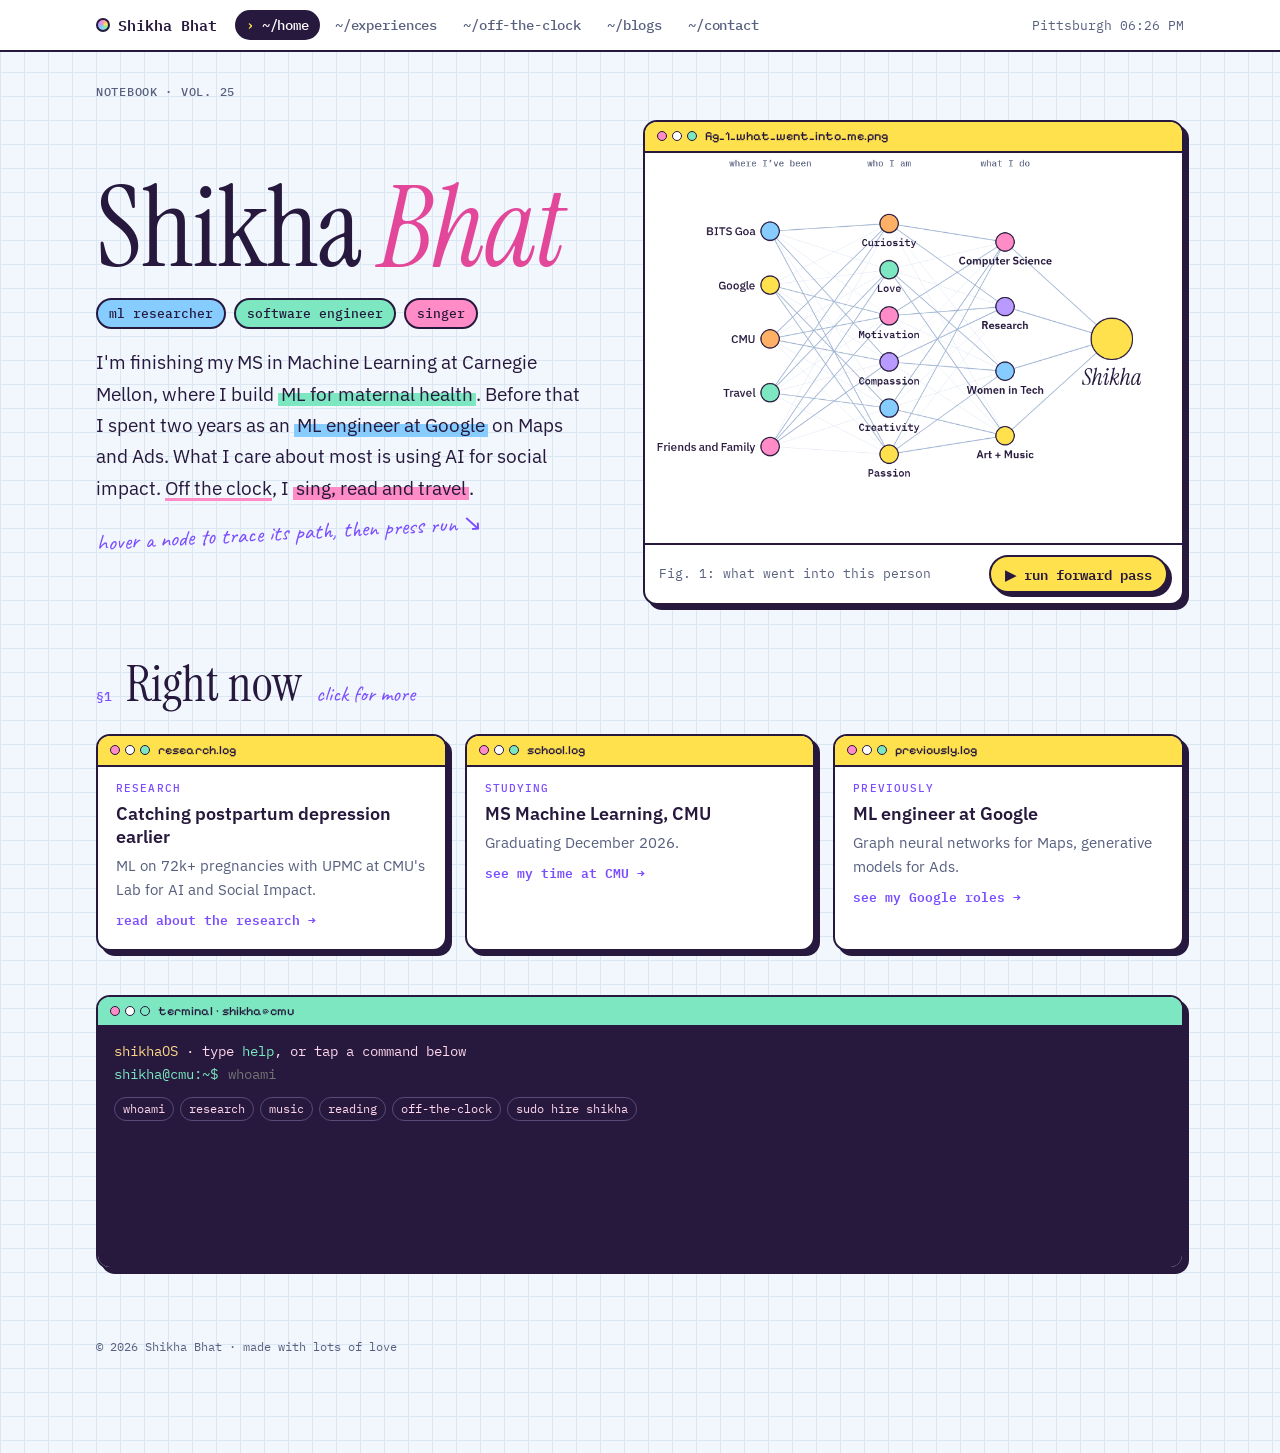
==== commit c480bf26: "Tone down AI-for-social-impact to one line; move off-the-clock cards + scrapbook to a new ~/off-the-" ====
--- a/index.html
+++ b/index.html
@@ -9,11 +9,11 @@
   <meta property="og:description" content="ML researcher at Carnegie Mellon, ex-Google ML engineer, and singer.">
   <meta property="og:type" content="website">
   <meta name="theme-color" content="#f2f7fd">
-  <link rel="icon" href="assets/favicon.svg?v=2" type="image/svg+xml">
+  <link rel="icon" href="assets/favicon.svg?v=3" type="image/svg+xml">
   <link rel="preconnect" href="https://fonts.googleapis.com">
   <link rel="preconnect" href="https://fonts.gstatic.com" crossorigin>
   <link rel="stylesheet" href="https://fonts.googleapis.com/css2?family=Instrument+Serif:ital@0;1&family=IBM+Plex+Sans:wght@400;500;600;700&family=IBM+Plex+Mono:wght@400;500;600&family=Caveat:wght@500;700&family=Pixelify+Sans:wght@500;600&display=swap">
-  <link rel="stylesheet" href="assets/css/style.css?v=2">
+  <link rel="stylesheet" href="assets/css/style.css?v=3">
 </head>
 <body>
 <a class="skip" href="#main">Skip to content</a>
@@ -24,7 +24,7 @@
       <nav class="mb-nav" aria-label="Site pages">
         <a href="index.html" aria-current="page">~/home</a>
         <a href="experiences.html">~/experiences</a>
-        <a href="gallery.html">~/gallery</a>
+        <a href="off-the-clock.html">~/off-the-clock</a>
         <a href="blogs.html">~/blogs</a>
         <a href="contact.html">~/contact</a>
       </nav>
@@ -38,9 +38,8 @@
     <section class="hero">
       <div>
         <h1 class="name">Shikha <em>Bhat</em></h1>
-        <p class="mission">building <span>AI for social impact</span></p>
         <div class="hats"><span>ml researcher</span><span>software engineer</span><span>singer</span></div>
-        <p class="bio">Using AI to make people's lives better is my main purpose, and everything I work on points that way. Right now that means <span class="hl g">ML for maternal health</span> at Carnegie Mellon, where I'm finishing my MS in Machine Learning. Before that I spent two years as an <span class="hl b">ML engineer at Google</span> on Maps and Ads. Off the clock, I <span class="hl p">sing, read and travel</span>.</p>
+        <p class="bio">I'm finishing my MS in Machine Learning at Carnegie Mellon, where I build <span class="hl g">ML for maternal health</span>. Before that I spent two years as an <span class="hl b">ML engineer at Google</span> on Maps and Ads. What I care about most is using AI for social impact. <a class="off-link" href="off-the-clock.html">Off the clock</a>, I <span class="hl p">sing, read and travel</span>.</p>
         <span class="scribble">hover a node to trace its path, then press run ↘</span>
       </div>
       <figure class="fig win" id="fig">
@@ -67,63 +66,15 @@
           <div class="term-out" id="term-out"><span class="c">shikhaOS</span> · type <span class="k">help</span>, or tap a command below
 </div>
           <form class="term-form" id="term-form"><label for="term-in">shikha@cmu:~$</label><input id="term-in" autocomplete="off" spellcheck="false" placeholder="whoami"></form>
-          <div class="term-hints"><button data-cmd="whoami">whoami</button><button data-cmd="research">research</button><button data-cmd="music">music</button><button data-cmd="reading">reading</button><button data-cmd="travel">travel</button><button data-cmd="sudo hire shikha">sudo hire shikha</button></div>
+          <div class="term-hints"><button data-cmd="whoami">whoami</button><button data-cmd="research">research</button><button data-cmd="music">music</button><button data-cmd="reading">reading</button><button data-cmd="off-the-clock">off-the-clock</button><button data-cmd="sudo hire shikha">sudo hire shikha</button></div>
         </div>
       </div>
     </section>
 
-    <section class="sec" style="padding-top:0">
-      <div class="h"><span class="num">§2</span><h2>Off the clock</h2><span class="note">I sing, read and travel</span></div>
-      <div class="off">
-        <div class="win">
-          <div class="win-bar"><span class="dots"><i></i><i></i><i></i></span>sing/covers.mp3</div>
-          <div class="vinyl">
-            <div class="v-stage">
-              <div class="v-disc" id="disc" role="img" aria-label="A vinyl record you can drag to spin"><div class="v-shine"></div><div class="v-label"><span>COVERS</span></div></div>
-              <div class="v-sleeve"><small><span>Side B</span><span>Vol. 1</span></small><b>Covers by Shikha</b><small><span>Pittsburgh</span><span>2026</span></small></div>
-            </div>
-            <div class="v-copy">
-              <h3>Sing</h3>
-              <ul class="v-list"><li><span>01</span>Trained in Hindustani classical</li><li><span>02</span>Girly pop on repeat</li><li><span>03</span>Every genre, lyrics first</li><li><span>04</span>Covers on YouTube</li></ul>
-              <div class="v-row"><button class="btn" id="spin">▶ Spin it</button><a class="btn fill" href="https://www.youtube.com/channel/UCk3wDccuE9qDIIfIF9JwXhQ" target="_blank" rel="noopener">Watch my covers ↗</a></div>
-            </div>
-          </div>
-        </div>
-        <div class="win" id="tracks-card">
-          <div class="win-bar"><span class="dots"><i></i><i></i><i></i></span>listen/on_repeat.m3u</div>
-          <div class="shelf-box">
-            <h3>On repeat</h3>
-            <div class="crate" id="crate" aria-label="Songs on repeat"></div>
-            <div class="book-info" id="track-info" aria-live="polite"></div>
-            <div class="spotify" id="spotify-embed"></div>
-          </div>
-        </div>
-        <div class="win">
-          <div class="win-bar"><span class="dots"><i></i><i></i><i></i></span>read/bookshelf/</div>
-          <div class="shelf-box">
-            <h3>Read</h3>
-            <div class="shelf" id="shelf" role="list" aria-label="Bookshelf"></div>
-            <div class="book-info" id="book-info" aria-live="polite"></div>
-          </div>
-        </div>
-        <div class="win travel-card">
-          <div class="win-bar"><span class="dots"><i></i><i></i><i></i></span>travel/places.txt</div>
-          <div class="bucket-box">
-            <h3>Travel</h3>
-            <p class="travel-count" id="travel-count"></p>
-            <div class="travel-cols">
-              <div><h4>homes so far</h4><ol class="homes" id="homes"></ol></div>
-              <div><h4>been there</h4><div class="stamps" id="stamps"></div></div>
-              <div><h4>bucket list</h4><ul class="bucket" id="bucket"></ul></div>
-            </div>
-          </div>
-        </div>
-      </div>
-    </section>
   </main>
 
   <footer class="foot wrap">© 2026 Shikha Bhat · made with lots of love</footer>
 </div>
-<script src="assets/js/main.js?v=2"></script>
+<script src="assets/js/main.js?v=3"></script>
 </body>
 </html>
--- a/assets/css/style.css
+++ b/assets/css/style.css
@@ -392,3 +392,6 @@
 .bucket li{grid-template-columns:22px 1fr;padding:8px 12px;font-weight:600;font-size:15px}
 @media (max-width:1000px){.off > :first-child{grid-column:auto}.travel-cols{grid-template-columns:1fr 1fr}.travel-cols > :nth-child(2){grid-column:1/-1;order:3}}
 @media (max-width:640px){.off{grid-template-columns:1fr}.off .vinyl{grid-template-columns:1fr}.travel-cols{grid-template-columns:1fr}}
+
+.off-link{color:inherit;text-decoration:underline;text-decoration-color:var(--c1);text-decoration-thickness:3px;text-underline-offset:3px}
+.off-link:hover{color:var(--pen)}
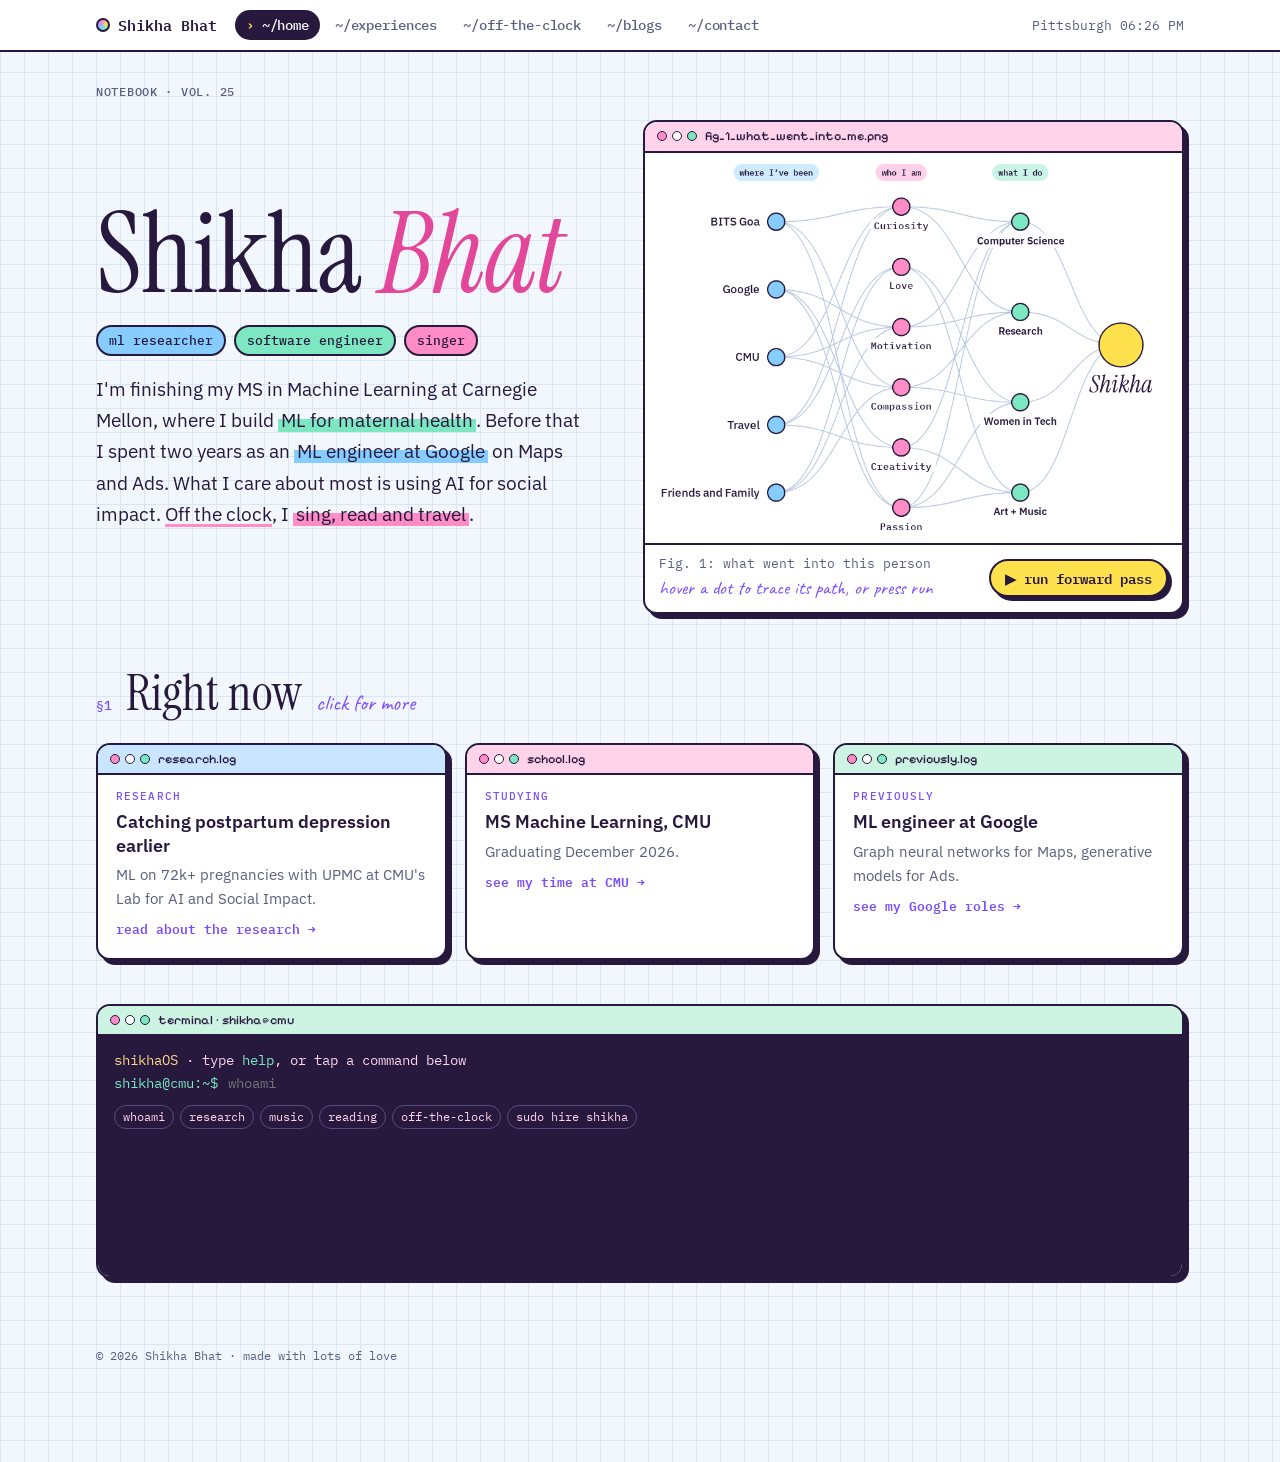
==== commit f56f452f: "Pastel rotating window bars, cleaner neural net (curved wires, layer colors, label pills, column chi" ====
--- a/index.html
+++ b/index.html
@@ -9,11 +9,11 @@
   <meta property="og:description" content="ML researcher at Carnegie Mellon, ex-Google ML engineer, and singer.">
   <meta property="og:type" content="website">
   <meta name="theme-color" content="#f2f7fd">
-  <link rel="icon" href="assets/favicon.svg?v=3" type="image/svg+xml">
+  <link rel="icon" href="assets/favicon.svg?v=4" type="image/svg+xml">
   <link rel="preconnect" href="https://fonts.googleapis.com">
   <link rel="preconnect" href="https://fonts.gstatic.com" crossorigin>
   <link rel="stylesheet" href="https://fonts.googleapis.com/css2?family=Instrument+Serif:ital@0;1&family=IBM+Plex+Sans:wght@400;500;600;700&family=IBM+Plex+Mono:wght@400;500;600&family=Caveat:wght@500;700&family=Pixelify+Sans:wght@500;600&display=swap">
-  <link rel="stylesheet" href="assets/css/style.css?v=3">
+  <link rel="stylesheet" href="assets/css/style.css?v=4">
 </head>
 <body>
 <a class="skip" href="#main">Skip to content</a>
@@ -40,13 +40,12 @@
         <h1 class="name">Shikha <em>Bhat</em></h1>
         <div class="hats"><span>ml researcher</span><span>software engineer</span><span>singer</span></div>
         <p class="bio">I'm finishing my MS in Machine Learning at Carnegie Mellon, where I build <span class="hl g">ML for maternal health</span>. Before that I spent two years as an <span class="hl b">ML engineer at Google</span> on Maps and Ads. What I care about most is using AI for social impact. <a class="off-link" href="off-the-clock.html">Off the clock</a>, I <span class="hl p">sing, read and travel</span>.</p>
-        <span class="scribble">hover a node to trace its path, then press run ↘</span>
       </div>
       <figure class="fig win" id="fig">
         <div class="win-bar"><span class="dots"><i></i><i></i><i></i></span>fig_1_what_went_into_me.png</div>
         <canvas id="net" width="880" height="640" aria-label="A small neural network: inputs are parts of Shikha's background, the output is Shikha"></canvas>
         <div class="tip" id="tip"></div>
-        <figcaption><span>Fig. 1: what went into this person</span><button class="btn fill" id="run">▶ run forward pass</button></figcaption>
+        <figcaption><span>Fig. 1: what went into this person<span class="hint">hover a dot to trace its path, or press run</span></span><button class="btn fill" id="run">▶ run forward pass</button></figcaption>
       </figure>
     </section>
 
@@ -75,6 +74,6 @@
 
   <footer class="foot wrap">© 2026 Shikha Bhat · made with lots of love</footer>
 </div>
-<script src="assets/js/main.js?v=3"></script>
+<script src="assets/js/main.js?v=4"></script>
 </body>
 </html>
--- a/assets/css/style.css
+++ b/assets/css/style.css
@@ -13,7 +13,7 @@
 }
 .site[data-look="color"]{
   --paper:#f2f7fd; --grid:#dbe6f3; --card:#ffffff; --ink:#26193d; --mute:#58607e; --line:#26193d;
-  --accent:#e2479a; --hl:#ffe14d; --pen:#7a4dff; --win-bar:#ffe14d; --term:#26193d; --term-fg:#ffd6ec; --term-k:#7ce7c0;
+  --accent:#e2479a; --hl:#ffe14d; --pen:#7a4dff; --win-bar:#e6eefa; --term:#26193d; --term-fg:#ffd6ec; --term-k:#7ce7c0;
   --c1:#ff8cc6; --c2:#ffe14d; --c3:#7ce7c0; --c4:#86ccff; --c5:#b99bff; --c6:#ffb067;
   --shadow:5px 5px 0 var(--ink); --pop:4px 4px 0 var(--ink);
   --ui:'Pixelify Sans','Courier New',monospace;
@@ -395,3 +395,13 @@
 
 .off-link{color:inherit;text-decoration:underline;text-decoration-color:var(--c1);text-decoration-thickness:3px;text-underline-offset:3px}
 .off-link:hover{color:var(--pen)}
+
+/* ---------- window bars: soft pastels that rotate, instead of all yellow ---------- */
+.site[data-look="color"] .win > .win-bar{background:#c9e5ff}
+.site[data-look="color"] .win:nth-child(5n+2) > .win-bar{background:#ffd3ea}
+.site[data-look="color"] .win:nth-child(5n+3) > .win-bar{background:#cdf4e3}
+.site[data-look="color"] .win:nth-child(5n+4) > .win-bar{background:#e4d9ff}
+.site[data-look="color"] .win:nth-child(5n) > .win-bar{background:#ffe2c6}
+.site[data-look="color"] .term > .win-bar{background:#cdf4e3}
+.site[data-look="color"] .fig > .win-bar{background:#e4d9ff}
+.fig figcaption .hint{display:block;font-family:var(--hand);font-size:19px;color:var(--pen);margin-top:2px}
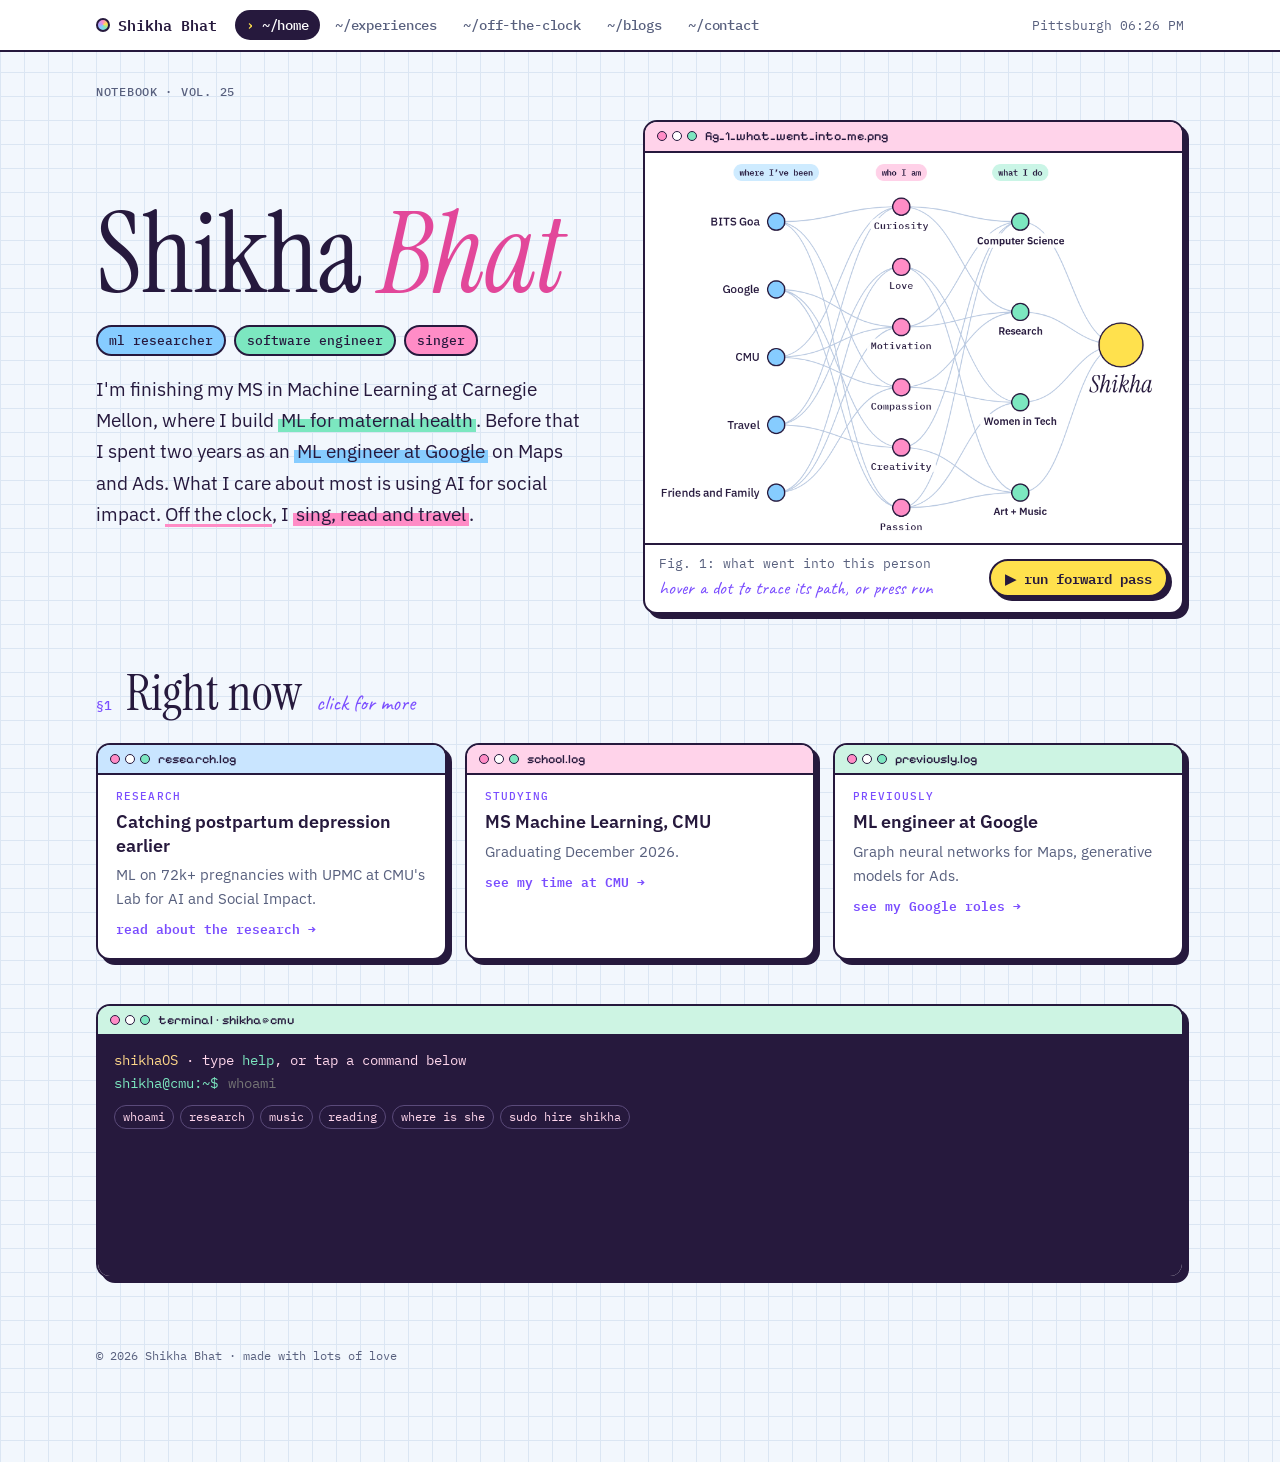
==== commit 6d5a6b1c: "Terminal: add 'where is she', drop off-the-clock button, sudo hire shikha now opens the contact page" ====
--- a/index.html
+++ b/index.html
@@ -65,7 +65,7 @@
           <div class="term-out" id="term-out"><span class="c">shikhaOS</span> · type <span class="k">help</span>, or tap a command below
 </div>
           <form class="term-form" id="term-form"><label for="term-in">shikha@cmu:~$</label><input id="term-in" autocomplete="off" spellcheck="false" placeholder="whoami"></form>
-          <div class="term-hints"><button data-cmd="whoami">whoami</button><button data-cmd="research">research</button><button data-cmd="music">music</button><button data-cmd="reading">reading</button><button data-cmd="off-the-clock">off-the-clock</button><button data-cmd="sudo hire shikha">sudo hire shikha</button></div>
+          <div class="term-hints"><button data-cmd="whoami">whoami</button><button data-cmd="research">research</button><button data-cmd="music">music</button><button data-cmd="reading">reading</button><button data-cmd="where is she">where is she</button><button data-cmd="sudo hire shikha">sudo hire shikha</button></div>
         </div>
       </div>
     </section>
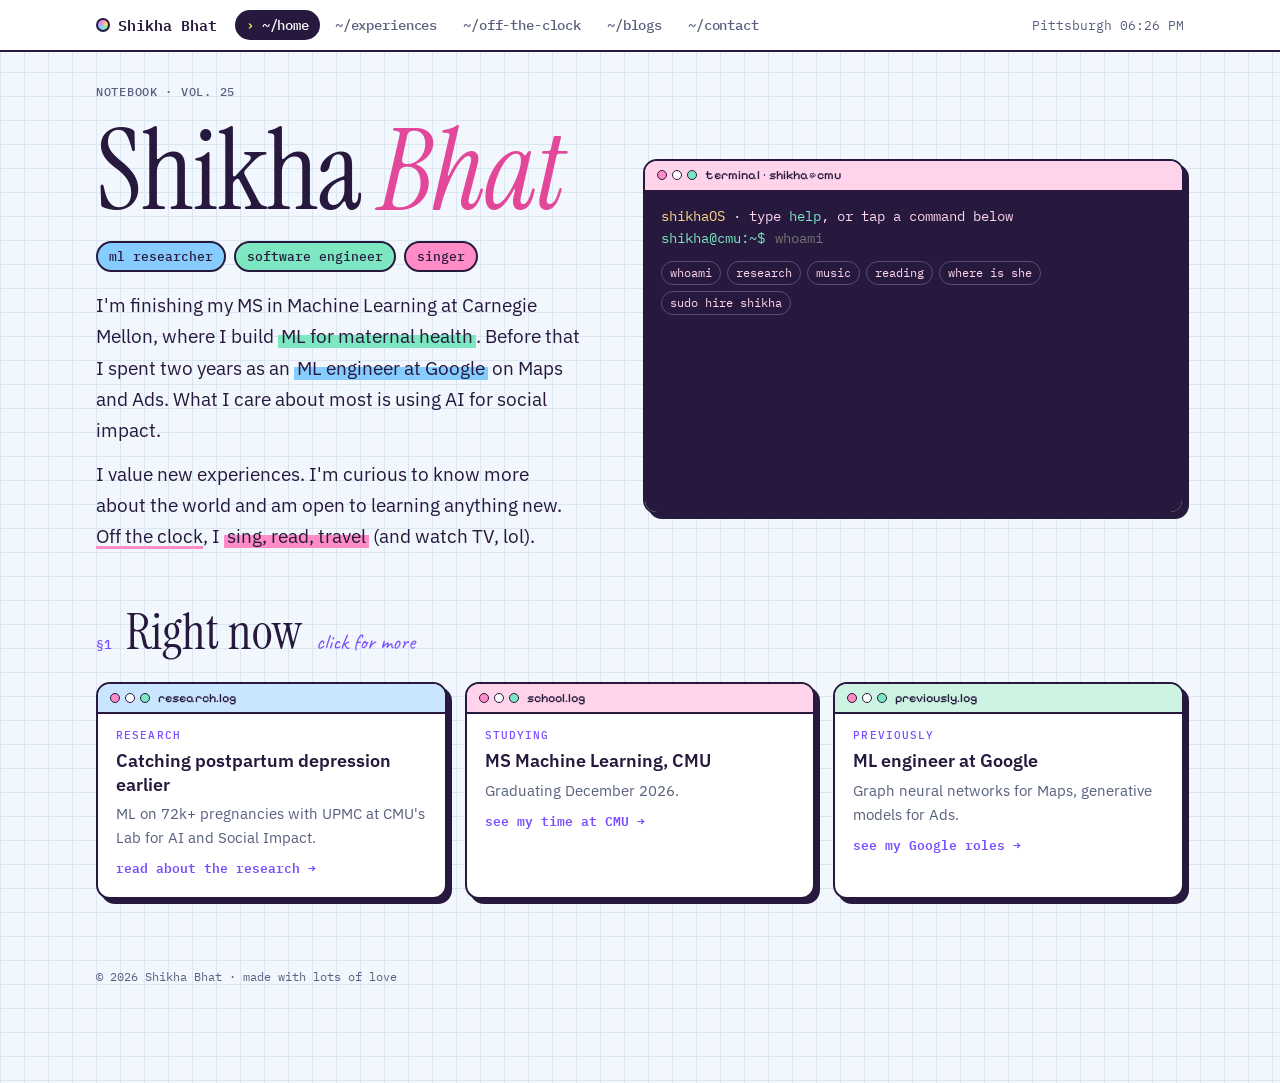
==== commit 0466251b: "Remove neural net; terminal moves into the hero; bio adds new experiences + watch TV; quote on blogs" ====
--- a/index.html
+++ b/index.html
@@ -9,11 +9,11 @@
   <meta property="og:description" content="ML researcher at Carnegie Mellon, ex-Google ML engineer, and singer.">
   <meta property="og:type" content="website">
   <meta name="theme-color" content="#f2f7fd">
-  <link rel="icon" href="assets/favicon.svg?v=4" type="image/svg+xml">
+  <link rel="icon" href="assets/favicon.svg?v=5" type="image/svg+xml">
   <link rel="preconnect" href="https://fonts.googleapis.com">
   <link rel="preconnect" href="https://fonts.gstatic.com" crossorigin>
   <link rel="stylesheet" href="https://fonts.googleapis.com/css2?family=Instrument+Serif:ital@0;1&family=IBM+Plex+Sans:wght@400;500;600;700&family=IBM+Plex+Mono:wght@400;500;600&family=Caveat:wght@500;700&family=Pixelify+Sans:wght@500;600&display=swap">
-  <link rel="stylesheet" href="assets/css/style.css?v=4">
+  <link rel="stylesheet" href="assets/css/style.css?v=5">
 </head>
 <body>
 <a class="skip" href="#main">Skip to content</a>
@@ -39,14 +39,18 @@
       <div>
         <h1 class="name">Shikha <em>Bhat</em></h1>
         <div class="hats"><span>ml researcher</span><span>software engineer</span><span>singer</span></div>
-        <p class="bio">I'm finishing my MS in Machine Learning at Carnegie Mellon, where I build <span class="hl g">ML for maternal health</span>. Before that I spent two years as an <span class="hl b">ML engineer at Google</span> on Maps and Ads. What I care about most is using AI for social impact. <a class="off-link" href="off-the-clock.html">Off the clock</a>, I <span class="hl p">sing, read and travel</span>.</p>
+        <p class="bio">I'm finishing my MS in Machine Learning at Carnegie Mellon, where I build <span class="hl g">ML for maternal health</span>. Before that I spent two years as an <span class="hl b">ML engineer at Google</span> on Maps and Ads. What I care about most is using AI for social impact.</p>
+        <p class="bio">I value new experiences. I'm curious to know more about the world and am open to learning anything new. <a class="off-link" href="off-the-clock.html">Off the clock</a>, I <span class="hl p">sing, read, travel</span> (and watch TV, lol).</p>
       </div>
-      <figure class="fig win" id="fig">
-        <div class="win-bar"><span class="dots"><i></i><i></i><i></i></span>fig_1_what_went_into_me.png</div>
-        <canvas id="net" width="880" height="640" aria-label="A small neural network: inputs are parts of Shikha's background, the output is Shikha"></canvas>
-        <div class="tip" id="tip"></div>
-        <figcaption><span>Fig. 1: what went into this person<span class="hint">hover a dot to trace its path, or press run</span></span><button class="btn fill" id="run">▶ run forward pass</button></figcaption>
-      </figure>
+      <div class="win term">
+        <div class="win-bar"><span class="dots"><i></i><i></i><i></i></span>terminal · shikha@cmu</div>
+        <div class="term-body" id="term-body">
+          <div class="term-out" id="term-out"><span class="c">shikhaOS</span> · type <span class="k">help</span>, or tap a command below
+</div>
+          <form class="term-form" id="term-form"><label for="term-in">shikha@cmu:~$</label><input id="term-in" autocomplete="off" spellcheck="false" placeholder="whoami"></form>
+          <div class="term-hints"><button data-cmd="whoami">whoami</button><button data-cmd="research">research</button><button data-cmd="music">music</button><button data-cmd="reading">reading</button><button data-cmd="where is she">where is she</button><button data-cmd="sudo hire shikha">sudo hire shikha</button></div>
+        </div>
+      </div>
     </section>
 
     <section class="sec">
@@ -58,22 +62,11 @@
       </div>
     </section>
 
-    <section class="sec" style="padding-top:0">
-      <div class="win term">
-        <div class="win-bar"><span class="dots"><i></i><i></i><i></i></span>terminal · shikha@cmu</div>
-        <div class="term-body" id="term-body">
-          <div class="term-out" id="term-out"><span class="c">shikhaOS</span> · type <span class="k">help</span>, or tap a command below
-</div>
-          <form class="term-form" id="term-form"><label for="term-in">shikha@cmu:~$</label><input id="term-in" autocomplete="off" spellcheck="false" placeholder="whoami"></form>
-          <div class="term-hints"><button data-cmd="whoami">whoami</button><button data-cmd="research">research</button><button data-cmd="music">music</button><button data-cmd="reading">reading</button><button data-cmd="where is she">where is she</button><button data-cmd="sudo hire shikha">sudo hire shikha</button></div>
-        </div>
-      </div>
-    </section>
 
   </main>
 
   <footer class="foot wrap">© 2026 Shikha Bhat · made with lots of love</footer>
 </div>
-<script src="assets/js/main.js?v=4"></script>
+<script src="assets/js/main.js?v=5"></script>
 </body>
 </html>
--- a/assets/css/style.css
+++ b/assets/css/style.css
@@ -405,3 +405,8 @@
 .site[data-look="color"] .term > .win-bar{background:#cdf4e3}
 .site[data-look="color"] .fig > .win-bar{background:#e4d9ff}
 .fig figcaption .hint{display:block;font-family:var(--hand);font-size:19px;color:var(--pen);margin-top:2px}
+
+/* ---------- home hero with terminal; blog page quote ---------- */
+.hero .bio + .bio{margin-top:12px}
+.hero .term .term-body{height:320px}
+.blog-quote{margin:0 0 26px;max-width:640px;padding:18px 22px;border:2px solid var(--ink);border-radius:14px;background:#fff7c2;box-shadow:4px 4px 0 var(--ink);font-family:var(--display);font-size:clamp(22px,2.4vw,28px);line-height:1.3;transform:rotate(-.6deg)}
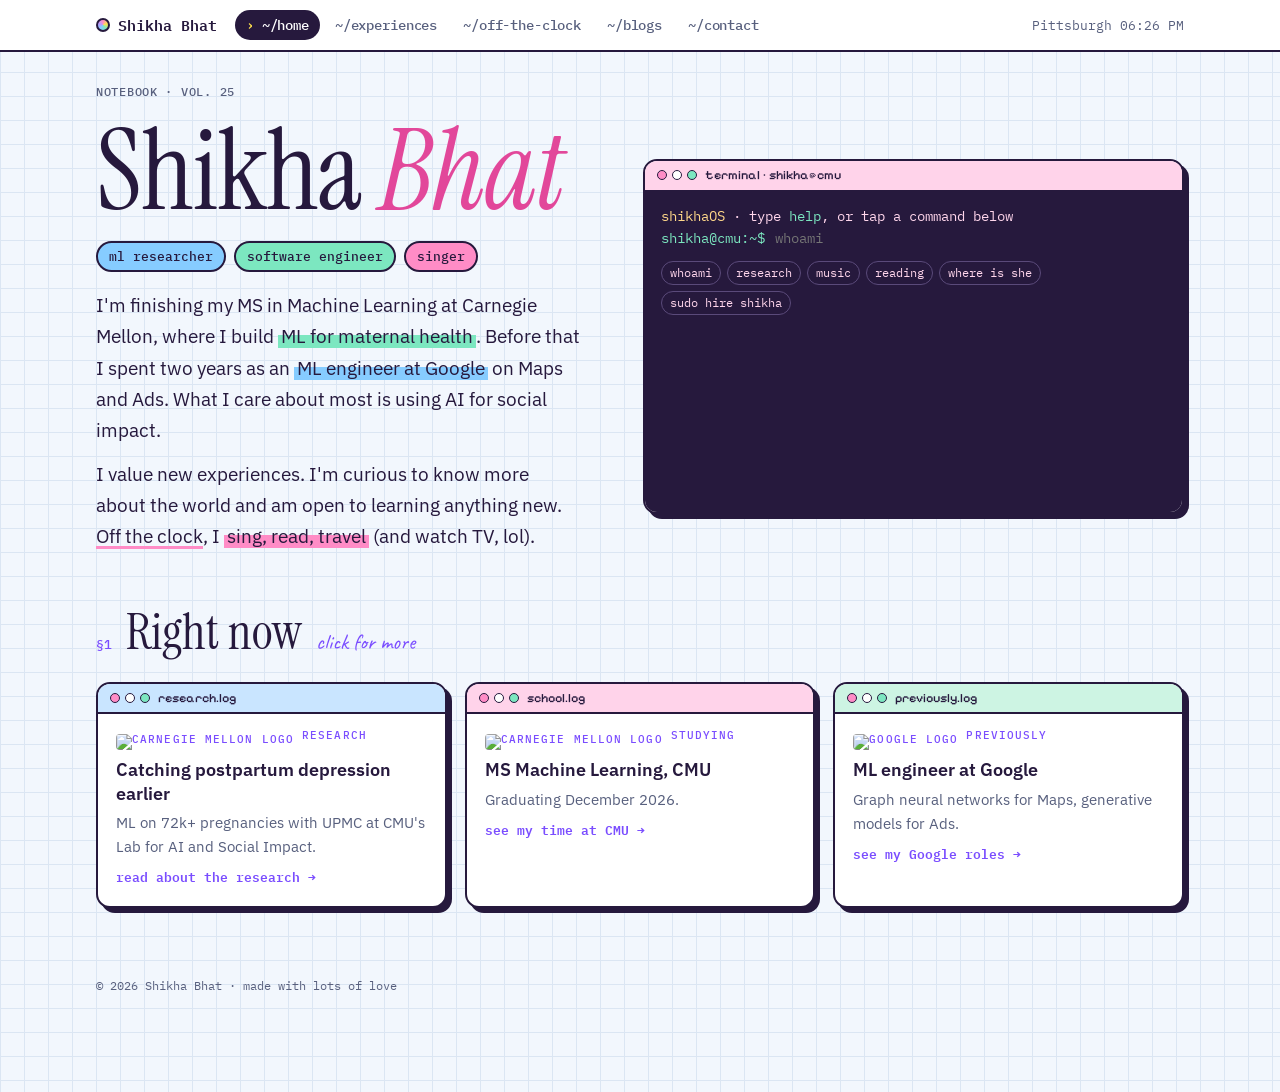
==== commit 5e59fb22: "Project thumbnails from GitHub, logos (orgs, right-now cards, publications, contact), 4th publicatio" ====
--- a/index.html
+++ b/index.html
@@ -9,11 +9,11 @@
   <meta property="og:description" content="ML researcher at Carnegie Mellon, ex-Google ML engineer, and singer.">
   <meta property="og:type" content="website">
   <meta name="theme-color" content="#f2f7fd">
-  <link rel="icon" href="assets/favicon.svg?v=5" type="image/svg+xml">
+  <link rel="icon" href="assets/favicon.svg?v=7" type="image/svg+xml">
   <link rel="preconnect" href="https://fonts.googleapis.com">
   <link rel="preconnect" href="https://fonts.gstatic.com" crossorigin>
   <link rel="stylesheet" href="https://fonts.googleapis.com/css2?family=Instrument+Serif:ital@0;1&family=IBM+Plex+Sans:wght@400;500;600;700&family=IBM+Plex+Mono:wght@400;500;600&family=Caveat:wght@500;700&family=Pixelify+Sans:wght@500;600&display=swap">
-  <link rel="stylesheet" href="assets/css/style.css?v=5">
+  <link rel="stylesheet" href="assets/css/style.css?v=7">
 </head>
 <body>
 <a class="skip" href="#main">Skip to content</a>
@@ -56,9 +56,9 @@
     <section class="sec">
       <div class="h"><span class="num">§1</span><h2>Right now</h2><span class="note">click for more</span></div>
       <div class="now">
-        <a class="win now-link" href="experiences.html#research"><div class="win-bar"><span class="dots"><i></i><i></i><i></i></span>research.log</div><div class="win-body"><span class="k">Research</span><h3>Catching postpartum depression earlier</h3><p>ML on 72k+ pregnancies with UPMC at CMU's Lab for AI and Social Impact.</p><span class="more">read about the research →</span></div></a>
-        <a class="win now-link" href="experiences.html#cmu"><div class="win-bar"><span class="dots"><i></i><i></i><i></i></span>school.log</div><div class="win-body"><span class="k">Studying</span><h3>MS Machine Learning, CMU</h3><p>Graduating December 2026.</p><span class="more">see my time at CMU →</span></div></a>
-        <a class="win now-link" href="experiences.html#google"><div class="win-bar"><span class="dots"><i></i><i></i><i></i></span>previously.log</div><div class="win-body"><span class="k">Previously</span><h3>ML engineer at Google</h3><p>Graph neural networks for Maps, generative models for Ads.</p><span class="more">see my Google roles →</span></div></a>
+        <a class="win now-link" href="experiences.html#research"><div class="win-bar"><span class="dots"><i></i><i></i><i></i></span>research.log</div><div class="win-body"><span class="k"><img class="mini-logo" src="https://www.google.com/s2/favicons?sz=128&domain=cmu.edu" alt="Carnegie Mellon logo">Research</span><h3>Catching postpartum depression earlier</h3><p>ML on 72k+ pregnancies with UPMC at CMU's Lab for AI and Social Impact.</p><span class="more">read about the research →</span></div></a>
+        <a class="win now-link" href="experiences.html#cmu"><div class="win-bar"><span class="dots"><i></i><i></i><i></i></span>school.log</div><div class="win-body"><span class="k"><img class="mini-logo" src="https://www.google.com/s2/favicons?sz=128&domain=cmu.edu" alt="Carnegie Mellon logo">Studying</span><h3>MS Machine Learning, CMU</h3><p>Graduating December 2026.</p><span class="more">see my time at CMU →</span></div></a>
+        <a class="win now-link" href="experiences.html#google"><div class="win-bar"><span class="dots"><i></i><i></i><i></i></span>previously.log</div><div class="win-body"><span class="k"><img class="mini-logo" src="https://www.google.com/s2/favicons?sz=128&domain=google.com" alt="Google logo">Previously</span><h3>ML engineer at Google</h3><p>Graph neural networks for Maps, generative models for Ads.</p><span class="more">see my Google roles →</span></div></a>
       </div>
     </section>
 
@@ -67,6 +67,6 @@
 
   <footer class="foot wrap">© 2026 Shikha Bhat · made with lots of love</footer>
 </div>
-<script src="assets/js/main.js?v=5"></script>
+<script src="assets/js/main.js?v=7"></script>
 </body>
 </html>
--- a/assets/css/style.css
+++ b/assets/css/style.css
@@ -410,3 +410,20 @@
 .hero .bio + .bio{margin-top:12px}
 .hero .term .term-body{height:320px}
 .blog-quote{margin:0 0 26px;max-width:640px;padding:18px 22px;border:2px solid var(--ink);border-radius:14px;background:#fff7c2;box-shadow:4px 4px 0 var(--ink);font-family:var(--display);font-size:clamp(22px,2.4vw,28px);line-height:1.3;transform:rotate(-.6deg)}
+
+/* ---------- project thumbnails (GitHub social preview) ---------- */
+.card{overflow:hidden}
+.card .thumb{display:block;margin:-16px -16px 8px;width:calc(100% + 32px);max-width:none;aspect-ratio:2/1;object-fit:cover;background:#fff;border-bottom:var(--bw) solid var(--ink)}
+.thumb-ph{display:flex !important;align-items:center;justify-content:center;background:var(--c4) !important;background-image:repeating-linear-gradient(45deg,rgba(255,255,255,.45) 0 10px,transparent 10px 22px) !important}
+.thumb-ph span{font-family:var(--display);font-style:italic;font-size:26px;color:var(--ink);padding:0 16px;text-align:center}
+
+/* ---------- logos ---------- */
+.org-logo{background:#fff !important;overflow:hidden}
+.org-logo img{width:32px;height:32px;object-fit:contain}
+.mini-logo{width:18px;height:18px;object-fit:contain;vertical-align:-4px;margin-right:8px;border-radius:4px;background:#fff}
+.refs li{display:flex;gap:12px;align-items:flex-start;padding-left:42px}
+.refs .venue{width:28px;height:28px;flex:none;object-fit:contain;border-radius:6px;border:1.5px solid var(--ink);background:#fff;padding:3px;margin-top:2px}
+.refs a{text-decoration-color:var(--c1);text-decoration-thickness:3px;text-underline-offset:3px}
+.links a > span:first-child{display:flex;align-items:center;gap:10px}
+.link-logo{width:22px;height:22px;object-fit:contain;flex:none}
+.link-logo.env{display:grid;place-items:center;font-size:18px;line-height:1}
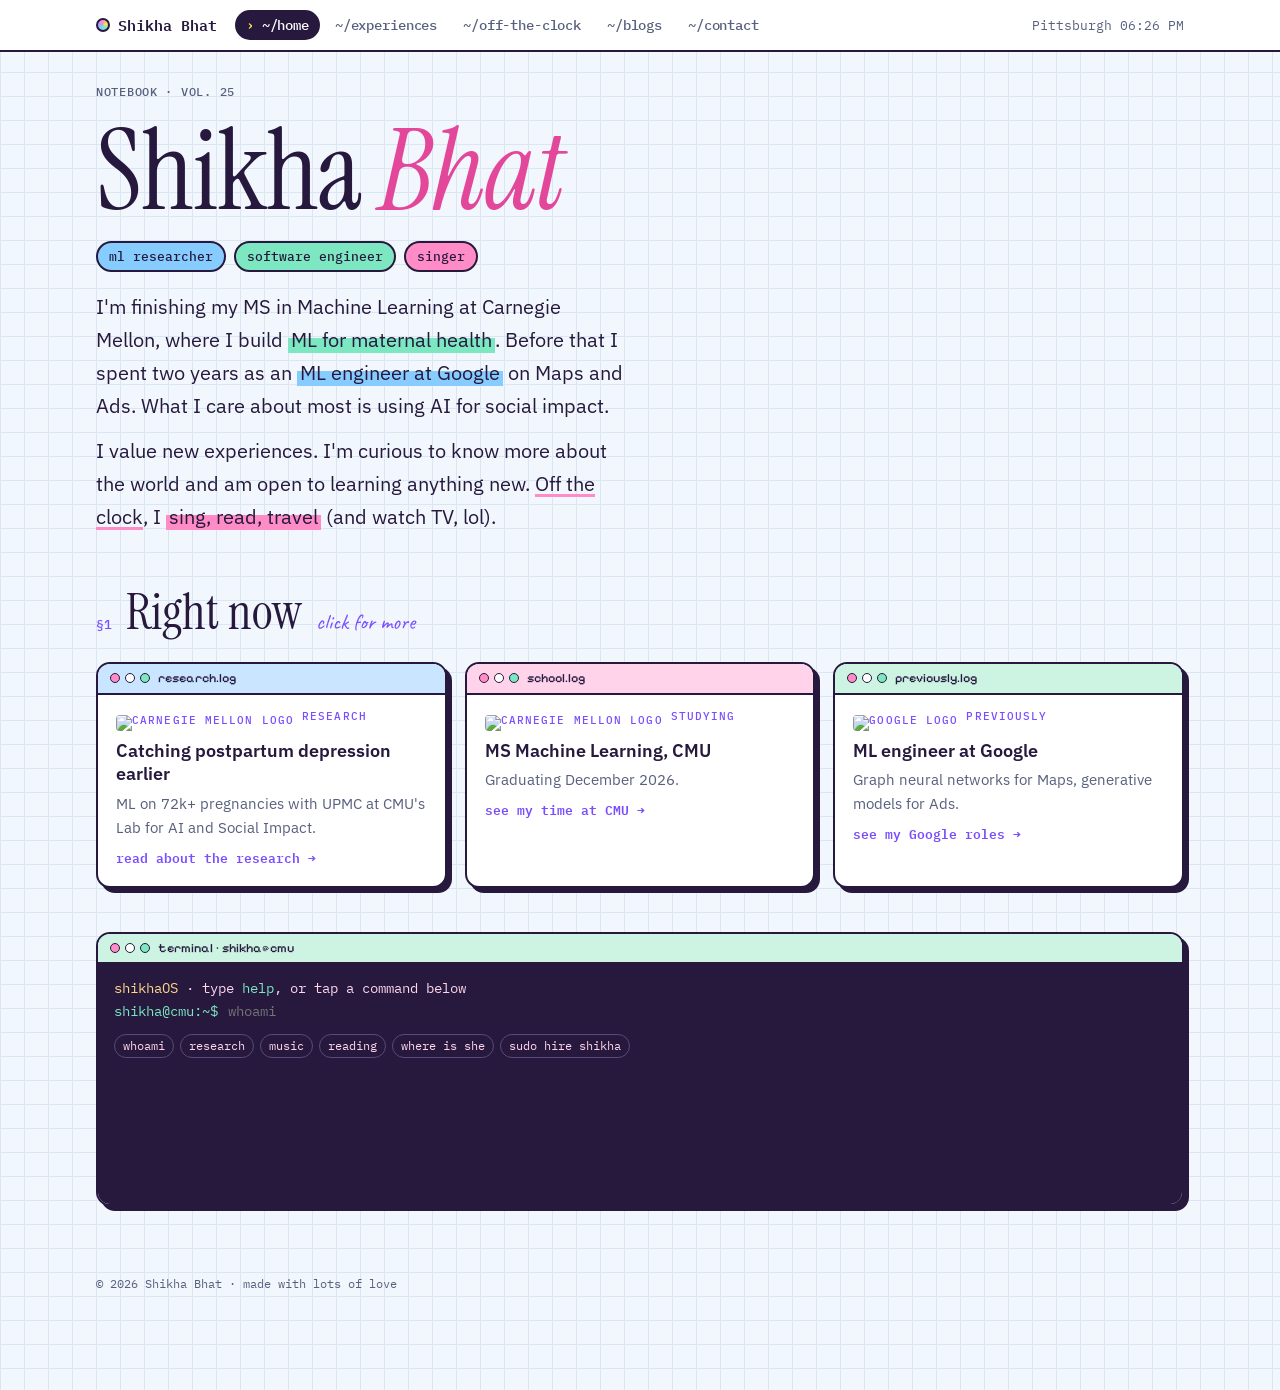
==== commit 9fe9f0f6: "Text-only hero with terminal below; no publication logos; community + awards thumbnails; scrapbook r" ====
--- a/index.html
+++ b/index.html
@@ -9,11 +9,11 @@
   <meta property="og:description" content="ML researcher at Carnegie Mellon, ex-Google ML engineer, and singer.">
   <meta property="og:type" content="website">
   <meta name="theme-color" content="#f2f7fd">
-  <link rel="icon" href="assets/favicon.svg?v=7" type="image/svg+xml">
+  <link rel="icon" href="assets/favicon.svg?v=9" type="image/svg+xml">
   <link rel="preconnect" href="https://fonts.googleapis.com">
   <link rel="preconnect" href="https://fonts.gstatic.com" crossorigin>
   <link rel="stylesheet" href="https://fonts.googleapis.com/css2?family=Instrument+Serif:ital@0;1&family=IBM+Plex+Sans:wght@400;500;600;700&family=IBM+Plex+Mono:wght@400;500;600&family=Caveat:wght@500;700&family=Pixelify+Sans:wght@500;600&display=swap">
-  <link rel="stylesheet" href="assets/css/style.css?v=7">
+  <link rel="stylesheet" href="assets/css/style.css?v=9">
 </head>
 <body>
 <a class="skip" href="#main">Skip to content</a>
@@ -35,21 +35,12 @@
   <main class="wrap" id="main">
 
     <div class="meta"><span>Notebook · vol. 25</span></div>
-    <section class="hero">
+    <section class="hero hero-text">
       <div>
         <h1 class="name">Shikha <em>Bhat</em></h1>
         <div class="hats"><span>ml researcher</span><span>software engineer</span><span>singer</span></div>
         <p class="bio">I'm finishing my MS in Machine Learning at Carnegie Mellon, where I build <span class="hl g">ML for maternal health</span>. Before that I spent two years as an <span class="hl b">ML engineer at Google</span> on Maps and Ads. What I care about most is using AI for social impact.</p>
         <p class="bio">I value new experiences. I'm curious to know more about the world and am open to learning anything new. <a class="off-link" href="off-the-clock.html">Off the clock</a>, I <span class="hl p">sing, read, travel</span> (and watch TV, lol).</p>
-      </div>
-      <div class="win term">
-        <div class="win-bar"><span class="dots"><i></i><i></i><i></i></span>terminal · shikha@cmu</div>
-        <div class="term-body" id="term-body">
-          <div class="term-out" id="term-out"><span class="c">shikhaOS</span> · type <span class="k">help</span>, or tap a command below
-</div>
-          <form class="term-form" id="term-form"><label for="term-in">shikha@cmu:~$</label><input id="term-in" autocomplete="off" spellcheck="false" placeholder="whoami"></form>
-          <div class="term-hints"><button data-cmd="whoami">whoami</button><button data-cmd="research">research</button><button data-cmd="music">music</button><button data-cmd="reading">reading</button><button data-cmd="where is she">where is she</button><button data-cmd="sudo hire shikha">sudo hire shikha</button></div>
-        </div>
       </div>
     </section>
 
@@ -62,11 +53,23 @@
       </div>
     </section>
 
+    <section class="sec" style="padding-top:0">
+      <div class="win term">
+        <div class="win-bar"><span class="dots"><i></i><i></i><i></i></span>terminal · shikha@cmu</div>
+        <div class="term-body" id="term-body">
+          <div class="term-out" id="term-out"><span class="c">shikhaOS</span> · type <span class="k">help</span>, or tap a command below
+</div>
+          <form class="term-form" id="term-form"><label for="term-in">shikha@cmu:~$</label><input id="term-in" autocomplete="off" spellcheck="false" placeholder="whoami"></form>
+          <div class="term-hints"><button data-cmd="whoami">whoami</button><button data-cmd="research">research</button><button data-cmd="music">music</button><button data-cmd="reading">reading</button><button data-cmd="where is she">where is she</button><button data-cmd="sudo hire shikha">sudo hire shikha</button></div>
+        </div>
+      </div>
+    </section>
+
 
   </main>
 
   <footer class="foot wrap">© 2026 Shikha Bhat · made with lots of love</footer>
 </div>
-<script src="assets/js/main.js?v=7"></script>
+<script src="assets/js/main.js?v=9"></script>
 </body>
 </html>
--- a/assets/css/style.css
+++ b/assets/css/style.css
@@ -421,9 +421,51 @@
 .org-logo{background:#fff !important;overflow:hidden}
 .org-logo img{width:32px;height:32px;object-fit:contain}
 .mini-logo{width:18px;height:18px;object-fit:contain;vertical-align:-4px;margin-right:8px;border-radius:4px;background:#fff}
-.refs li{display:flex;gap:12px;align-items:flex-start;padding-left:42px}
-.refs .venue{width:28px;height:28px;flex:none;object-fit:contain;border-radius:6px;border:1.5px solid var(--ink);background:#fff;padding:3px;margin-top:2px}
 .refs a{text-decoration-color:var(--c1);text-decoration-thickness:3px;text-underline-offset:3px}
 .links a > span:first-child{display:flex;align-items:center;gap:10px}
 .link-logo{width:22px;height:22px;object-fit:contain;flex:none}
 .link-logo.env{display:grid;place-items:center;font-size:18px;line-height:1}
+
+.now-spin{margin:-4px 0 12px;font:500 13px/1.4 var(--mono);color:var(--mute)}
+.now-spin b{color:var(--ink)}
+.v-label span{font-size:8px}
+
+/* ---------- photos in blogs + blog cards ---------- */
+.post .cover.has-img{padding:0;background-image:none}
+.post .cover.has-img img{position:absolute;inset:0;width:100%;height:100%;object-fit:cover}
+.post .cover.has-img .sticker{z-index:1}
+.post-hero.has-img{padding:0;min-height:0;background-image:none;aspect-ratio:21/8;max-width:100%}
+.post-hero .hero-img{position:absolute;inset:0;width:100%;height:100%;object-fit:cover}
+.post-hero.has-img .sticker{z-index:1}
+.pfig{margin:22px 0;max-width:100%}
+.pfig img{display:block;width:100%;height:auto;border:2px solid var(--ink);border-radius:12px;box-shadow:4px 4px 0 var(--ink);background:#fff}
+.pfig figcaption{font:400 13px/1.4 var(--mono);color:var(--mute);margin-top:10px;text-align:center}
+.pgrid{display:grid;grid-template-columns:repeat(auto-fit,minmax(170px,1fr));gap:16px;margin:22px 0;align-items:start}
+.pgrid .pfig{margin:0}
+.pgrid .pfig img{aspect-ratio:4/5;object-fit:cover}
+.vids{display:grid;grid-template-columns:repeat(auto-fit,minmax(240px,1fr));gap:16px;margin:22px 0}
+.vid{position:relative;aspect-ratio:16/9;border:2px solid var(--ink);border-radius:12px;overflow:hidden;box-shadow:4px 4px 0 var(--ink);background:#000}
+.vid iframe{position:absolute;inset:0;width:100%;height:100%;border:0}
+@media (max-width:560px){.post-hero.has-img{aspect-ratio:4/3}}
+.pfig img{max-height:560px;object-fit:cover}
+.post-hero .hero-img{object-position:center 30%}
+
+/* ---------- home hero text-only; community thumbnails; awards ---------- */
+.hero.hero-text{grid-template-columns:1fr;max-width:760px}
+.hero.hero-text .bio{font-size:20px}
+.win-thumb{display:block;width:100%;aspect-ratio:16/9;object-fit:cover;border-bottom:var(--bw) solid var(--line);max-width:100%;background:#fff}
+.win-thumb.contain{object-fit:contain;padding:14px;background:#111}
+.community .win-body .more{display:inline-block;margin-top:10px;font:600 12.5px/1 var(--mono);color:var(--pen);text-decoration:none}
+.community .win-body .more:hover{text-decoration:underline}
+.award-grid{display:grid;grid-template-columns:repeat(3,minmax(0,1fr));gap:14px;margin-top:22px}
+.award{display:flex;gap:12px;align-items:center;background:var(--card);border:var(--bw) solid var(--ink);border-radius:12px;padding:10px;box-shadow:3px 3px 0 var(--ink);min-width:0}
+.award b{display:block;font-size:15px;line-height:1.3}
+.award span{display:block;font:400 12.5px/1.4 var(--mono);color:var(--mute)}
+.aw-img{width:72px;height:72px;flex:none;object-fit:cover;border-radius:8px;border:1.5px solid var(--ink)}
+.aw-logo{width:72px;height:72px;flex:none;display:grid !important;place-items:center;border-radius:8px;border:1.5px solid var(--ink);background:#eef3fb}
+.aw-logo img{width:40px;height:40px;object-fit:contain}
+@media (max-width:900px){.award-grid{grid-template-columns:1fr 1fr}}
+@media (max-width:560px){.award-grid{grid-template-columns:1fr}}
+
+.post .cover.has-img img.contain{object-fit:contain;background:#fff;padding:10px}
+.post-hero .hero-img.contain{object-fit:contain;background:#fff}
